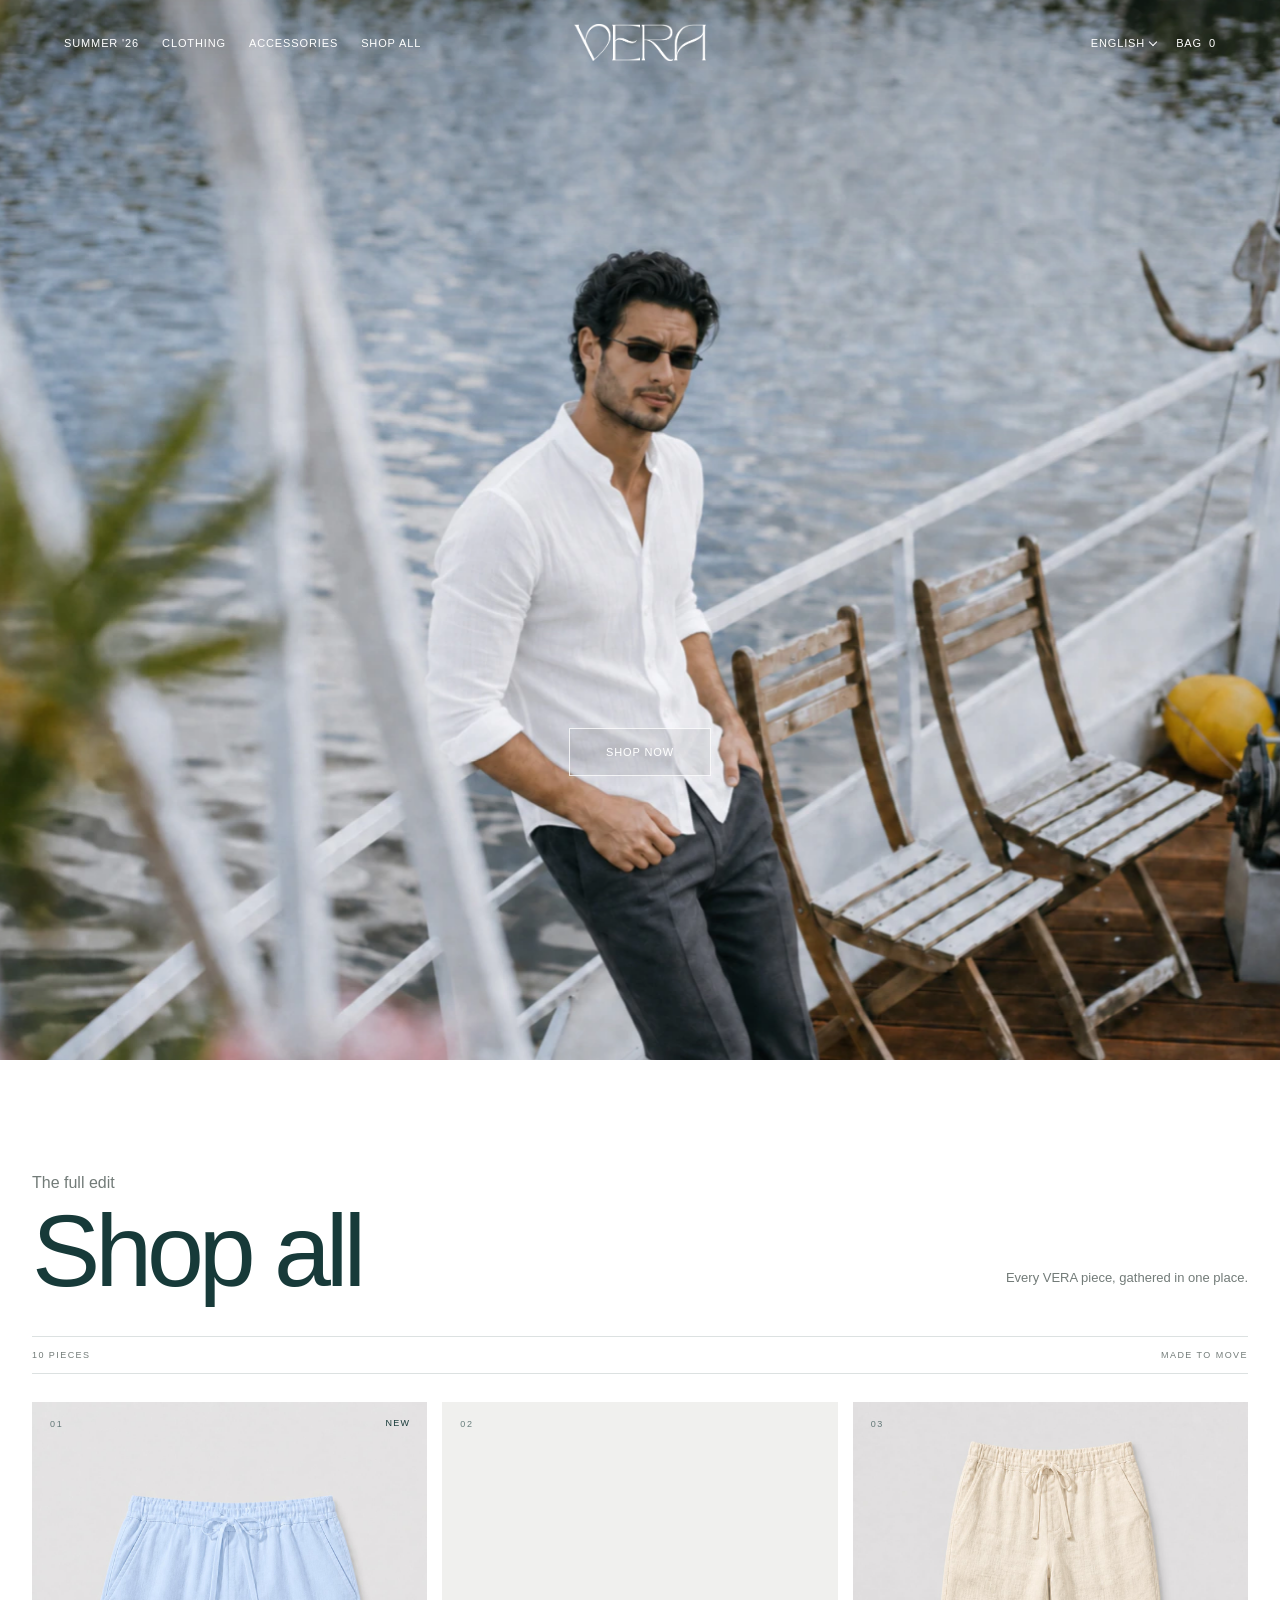
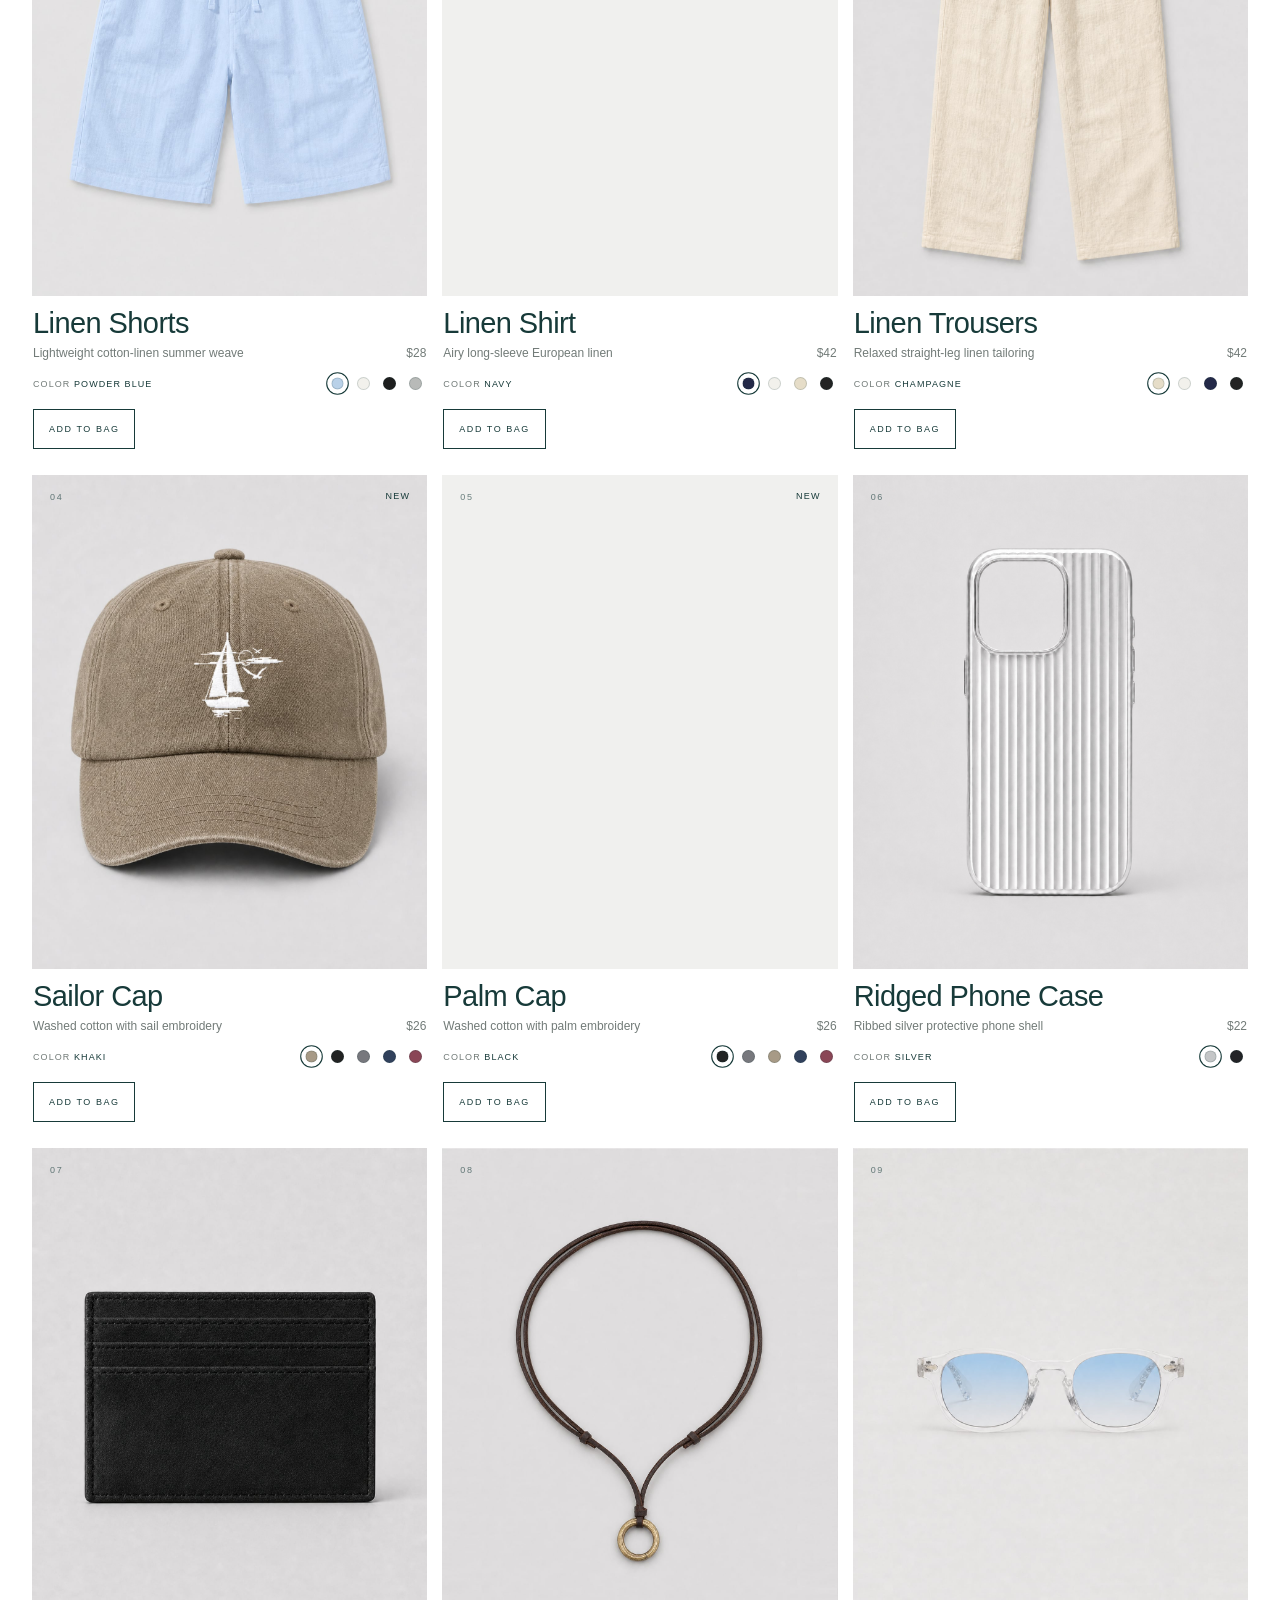
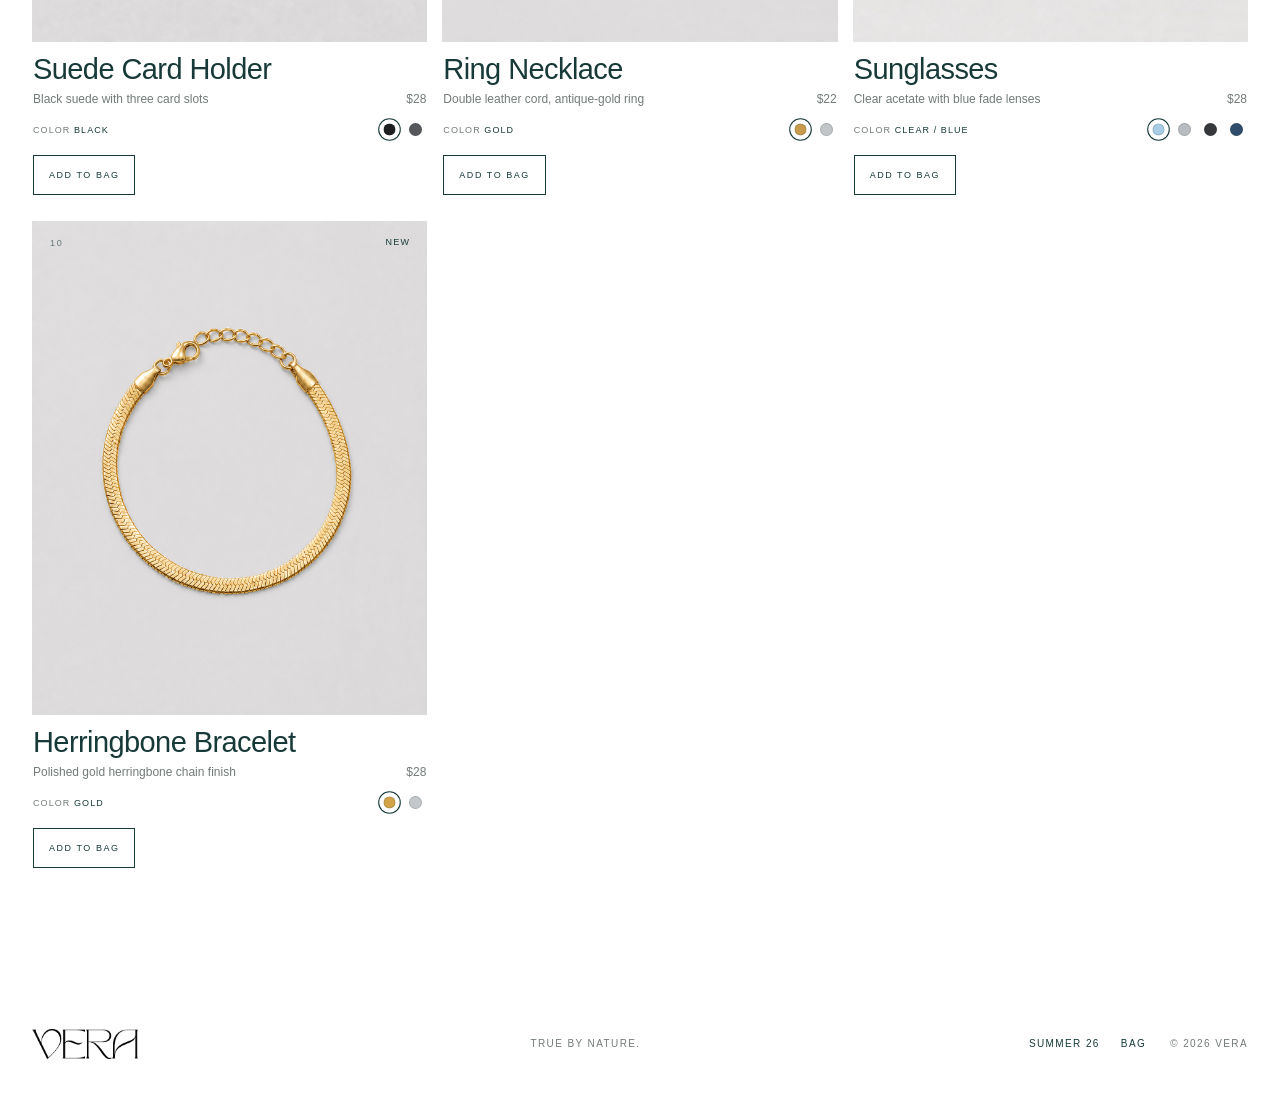
==== index.html @ 2a45f6b4 "Add ELLIE and ELLIE2 coupon codes with live breakdown and Square API discount support" ====
<!doctype html>
<html lang="en">
<head>
  <meta charset="UTF-8" />
  <meta name="viewport" content="width=device-width, initial-scale=1, viewport-fit=cover" />
  <meta name="description" content="Vera Clothing" />
  <meta name="theme-color" content="#ffffff" />
  <title>Vera Clothing</title>
  <link rel="stylesheet" href="site.css?v=20260726-15">
  <link rel="icon" type="image/png" sizes="128x128" href="vera-favicon.png">
</head>
<body class="page page-home">
  <div class="page-loader" aria-hidden="true"><span class="page-loader-ring"></span></div>
  <main>
    <section class="hero-scroll" data-hero-scroll aria-label="VERA home">
      <div class="hero-media" data-hero-media aria-hidden="true"><picture><source type="image/webp" srcset="vera-beach-hero-960.webp 960w, vera-beach-hero-1600.webp 1600w, vera-beach-hero-2400.webp 2400w, vera-beach-hero-3840.webp 3840w" sizes="100vw"><img src="vera-beach-hero.jpg" width="6531" height="4354" alt="" fetchpriority="high" decoding="async"></picture></div>
      <header class="site-header site-header--overlay">
        <div class="shell site-header-inner">
          <div class="site-nav-start"><button class="mobile-menu-toggle" type="button" aria-controls="primary-navigation" aria-expanded="false" aria-label="Open menu"><span class="menu-bar"></span><span class="menu-bar"></span><span class="menu-bar"></span></button><nav class="site-nav-links" id="primary-navigation" aria-label="Primary navigation"><a href="summer">Summer '26</a><a href="clothing">Clothing</a><a href="accessories">Accessories</a><a href="#shop-all">Shop all</a></nav></div>
          <a class="site-logo" href="/" aria-label="VERA home"><img src="vera-logo.png" alt="VERA"></a>
          <div class="site-nav-right"><details class="language-menu"><summary class="language-link"><span class="language-current">English</span><span class="language-arrow">⌄</span></summary><div class="language-options"><button type="button" data-language="English">English</button><button type="button" data-language="Español">Español</button><button type="button" data-language="Français">Français</button><button type="button" data-language="Deutsch">Deutsch</button></div></details><a class="cart-link" href="cart">Bag <span class="cart-count" data-cart-count>0</span></a></div>
        </div>
      </header>

      <div class="hero-sticky">
        <a class="shop-button" href="#shop-all">Shop now</a>
      </div>
    </section>

    <section class="shop-all-section" id="shop-all">
      <div class="shell collection-main">
        <div class="collection-heading" data-reveal><div><p class="section-kicker">The full edit</p><h1>Shop all</h1></div><p>Every VERA piece, gathered in one place.</p></div>
        <div class="catalog-meta"><span>10 pieces</span><span>Made to move</span></div>
        <section class="product-grid" aria-label="All VERA products">
          <article class="product-card product-card--featured" data-reveal><div class="product-visual product-visual--photo"><span class="product-index">01</span><span class="product-badge">New</span><img src="vera-linen-short-blue-card.jpg" alt="Powder-blue linen shorts" loading="lazy" decoding="async"></div><div class="product-details"><h2>Linen Shorts</h2><div class="product-meta"><span>Lightweight cotton-linen summer weave</span><span>$28</span></div><button class="add-button" type="button" data-product="Linen Shorts" data-price="28" data-image="vera-linen-short-blue-card.jpg">Add to bag</button></div></article>
          <article class="product-card product-card--featured" data-reveal><div class="product-visual product-visual--photo"><span class="product-index">02</span><img src="vera-linen-shirt-navy-card.jpg" alt="Navy long-sleeve linen shirt" loading="lazy" decoding="async"></div><div class="product-details"><h2>Linen Shirt</h2><div class="product-meta"><span>Airy long-sleeve European linen</span><span>$42</span></div><button class="add-button" type="button" data-product="Linen Shirt" data-price="42" data-image="vera-linen-shirt-navy-card.jpg">Add to bag</button></div></article>
          <article class="product-card product-card--featured" data-reveal><div class="product-visual product-visual--photo"><span class="product-index">03</span><img src="vera-linen-pant-champagne-card.jpg" alt="Champagne linen trousers" loading="lazy" decoding="async"></div><div class="product-details"><h2>Linen Trousers</h2><div class="product-meta"><span>Relaxed straight-leg linen tailoring</span><span>$42</span></div><button class="add-button" type="button" data-product="Linen Trousers" data-price="42" data-image="vera-linen-pant-champagne-card.jpg">Add to bag</button></div></article>
          <article class="product-card product-card--featured" data-reveal><div class="product-visual product-visual--photo"><span class="product-index">04</span><span class="product-badge">New</span><img src="vera-sailor-cap-khaki-card.jpg" alt="Khaki Sailor Cap with white sailboat embroidery" loading="lazy" decoding="async"></div><div class="product-details"><h2>Sailor Cap</h2><div class="product-meta"><span>Washed cotton with sail embroidery</span><span>$26</span></div><button class="add-button" type="button" data-product="Sailor Cap" data-price="26" data-image="vera-sailor-cap-khaki-card.jpg">Add to bag</button></div></article>
          <article class="product-card product-card--featured" data-reveal><div class="product-visual product-visual--photo"><span class="product-index">05</span><span class="product-badge">New</span><img src="vera-palm-cap-card.jpg" alt="Black Palm Cap with white palm embroidery" loading="lazy" decoding="async"></div><div class="product-details"><h2>Palm Cap</h2><div class="product-meta"><span>Washed cotton with palm embroidery</span><span>$26</span></div><button class="add-button" type="button" data-product="Palm Cap" data-price="26" data-image="vera-palm-cap-card.jpg">Add to bag</button></div></article>
          <article class="product-card product-card--featured" data-reveal><div class="product-visual product-visual--photo"><span class="product-index">06</span><img src="vera-ridged-phone-case-card.jpg" alt="Silver vertically ridged phone case" loading="lazy" decoding="async"></div><div class="product-details"><h2>Ridged Phone Case</h2><div class="product-meta"><span>Ribbed silver protective phone shell</span><span>$22</span></div><button class="add-button" type="button" data-product="Ridged Phone Case" data-price="22" data-image="vera-ridged-phone-case-card.jpg">Add to bag</button></div></article>
          <article class="product-card product-card--featured" data-reveal><div class="product-visual product-visual--photo"><span class="product-index">07</span><img src="vera-suede-card-holder-black-card.jpg" alt="Black suede card holder" loading="lazy" decoding="async"></div><div class="product-details"><h2>Suede Card Holder</h2><div class="product-meta"><span>Black suede with three card slots</span><span>$28</span></div><button class="add-button" type="button" data-product="Suede Card Holder" data-price="28" data-image="vera-suede-card-holder-black-card.jpg">Add to bag</button></div></article>
          <article class="product-card product-card--featured" data-reveal><div class="product-visual product-visual--photo"><span class="product-index">08</span><img src="vera-ring-necklace-card.jpg?v=20260726-2" alt="Brown leather cord necklace with antique-gold ring pendant" loading="lazy" decoding="async"></div><div class="product-details"><h2>Ring Necklace</h2><div class="product-meta"><span>Double leather cord, antique-gold ring</span><span>$22</span></div><button class="add-button" type="button" data-product="Ring Necklace" data-price="22" data-image="vera-ring-necklace-card.jpg?v=20260726-2">Add to bag</button></div></article>
          <article class="product-card product-card--featured" data-reveal><div class="product-visual product-visual--photo"><span class="product-index">09</span><img src="vera-clear-glasses-clear-blue-card.jpg?v=20260726-2" alt="Clear-frame sunglasses with blue gradient lenses" loading="lazy" decoding="async"></div><div class="product-details"><h2>Sunglasses</h2><div class="product-meta"><span>Clear acetate with blue fade lenses</span><span>$28</span></div><button class="add-button" type="button" data-product="Sunglasses" data-price="28" data-image="vera-clear-glasses-clear-blue-card.jpg?v=20260726-2">Add to bag</button></div></article>
          <article class="product-card product-card--featured" data-reveal><div class="product-visual product-visual--photo"><span class="product-index">10</span><span class="product-badge">New</span><img src="vera-herringbone-bracelet-card.jpg" alt="Gold herringbone chain bracelet" loading="lazy" decoding="async"></div><div class="product-details"><h2>Herringbone Bracelet</h2><div class="product-meta"><span>Polished gold herringbone chain finish</span><span>$28</span></div><button class="add-button" type="button" data-product="Herringbone Bracelet" data-price="28" data-image="vera-herringbone-bracelet-card.jpg">Add to bag</button></div></article>
        </section>
      </div>
    </section>
  </main>

  <footer class="site-footer"><div class="shell footer-inner"><a class="footer-logo" href="/"><img src="vera-logo.png" alt="VERA"></a><p>True by nature.</p><div><a href="summer">Summer 26</a><a href="cart">Bag</a></div><span>© <span data-year></span> VERA</span></div></footer>
  <script src="site.js?v=20260726-19" defer></script>
</body>
</html>
---- site.css ----
:root {
  --ink: #173a39;
  --ink-soft: #315452;
  --paper: #ffffff;
  --paper-deep: #ffffff;
  --cream: #ffffff;
  --mist: #f2f5f3;
  --copper: #ad674c;
  --muted: #727b78;
  --line: rgba(23, 58, 57, .15);
  --shadow: 0 24px 70px rgba(23, 58, 57, .13);
  --ease: cubic-bezier(.22, 1, .36, 1);
}

* { box-sizing: border-box; }
html { scroll-behavior: smooth; }
body { margin: 0; overflow-x: hidden; background: #fff; color: var(--ink); font-family: Arial, Helvetica, sans-serif; }
a { color: inherit; text-decoration: none; }
button { color: inherit; font: inherit; }
img { display: block; max-width: 100%; }
.shell { width: min(1220px, calc(100% - 64px)); margin: 0 auto; }

.site-header { --header-height: 78px; position: absolute; inset: 0 0 auto; z-index: 20; padding: 24px 32px; color: var(--cream); }
.site-header--overlay { position: fixed; height: var(--header-height); background-color: transparent; background-image: none; border-bottom: 1px solid transparent; color: #fff; transition: color .6s var(--ease), background-color .6s var(--ease), border-color .6s var(--ease), backdrop-filter .6s var(--ease); }
.site-header--overlay.is-scrolled { color: var(--ink); background-color: rgba(255,255,255,.94); border-bottom-color: var(--line); backdrop-filter: blur(18px); -webkit-backdrop-filter: blur(18px); }
.site-header--paper { position: relative; color: var(--ink); border-bottom: 1px solid var(--line); background: rgba(255,255,255,.95); backdrop-filter: blur(18px); }
.site-header-inner { display: grid; grid-template-columns: 1fr auto 1fr; align-items: center; gap: 24px; }
.site-nav-start, .site-nav-right { display: flex; align-items: center; gap: 24px; min-width: 0; }
.site-nav-right { justify-self: end; gap: 20px; }
.mobile-menu-utilities { display: none; }
.mobile-menu-toggle { display: none; }
.site-logo { justify-self: center; }
.site-logo img { width: 132px; filter: brightness(0) invert(1); transition: opacity .3s, filter .6s var(--ease); }
.site-header--overlay.is-scrolled .site-logo img { filter: none; }
.site-header--paper .site-logo img { filter: none; }
.site-logo:hover img { opacity: .68; }
.site-nav-links { display: flex; align-items: center; gap: 23px; white-space: nowrap; }
.site-nav-links a, .language-link, .cart-link { font-size: 11px; letter-spacing: .08em; text-transform: uppercase; }
.site-header--overlay .site-nav-links a, .site-header--overlay .language-link, .site-header--overlay .cart-link { color: #fff; opacity: 1; transition: color .6s var(--ease), opacity .25s; }
.site-header--overlay.is-scrolled .site-nav-links a, .site-header--overlay.is-scrolled .language-link, .site-header--overlay.is-scrolled .cart-link { color: var(--ink); }
.site-nav-links a, .language-link, .cart-link { opacity: .86; transition: color .6s var(--ease), opacity .25s; }
.site-nav-links a:hover, .language-link:hover, .cart-link:hover { opacity: .58; color: inherit; }
.site-header--overlay .site-logo img { filter: brightness(0) invert(1); opacity: 1; }
.site-header--overlay .cart-count { opacity: 1; }
.language-menu { position: relative; }
.language-menu summary { display: flex; align-items: center; gap: 5px; list-style: none; cursor: pointer; }
.language-menu summary::-webkit-details-marker { display: none; }
.language-arrow { display: inline-block; width: 6px; height: 6px; margin-top: -2px; border-right: 1.3px solid currentColor; border-bottom: 1.3px solid currentColor; font-size: 0; line-height: 0; transform: rotate(45deg); transition: transform .3s var(--ease); }
.language-menu[open] .language-arrow { transform: rotate(225deg); }
.language-options { position: absolute; top: calc(100% + 14px); right: 0; z-index: 30; min-width: 148px; padding: 6px; border: 1px solid rgba(255,255,255,.55); border-radius: 2px; background: rgba(255,255,255,.84); box-shadow: 0 18px 44px rgba(11,31,30,.16), inset 0 0 0 1px rgba(255,255,255,.35); backdrop-filter: blur(18px) saturate(115%); -webkit-backdrop-filter: blur(18px) saturate(115%); opacity: 0; transform: translateY(-8px) scale(.97); transform-origin: top right; pointer-events: none; transition: opacity .3s var(--ease), transform .3s var(--ease); }
.site-header--paper .language-options { border-color: var(--line); background: rgba(255,255,255,.97); }
.language-menu[open] .language-options { opacity: 1; transform: translateY(0); pointer-events: auto; }
.language-options button { display: block; width: 100%; padding: 10px 11px; border: 0; border-radius: 1px; background: transparent; color: var(--ink); cursor: pointer; font-size: 11px; letter-spacing: .01em; text-align: left; transition: background .2s, color .2s; }
.language-options button + button { margin-top: 1px; }
.language-options button:hover { background: rgba(23,58,57,.08); color: var(--ink); }
.site-header--paper .language-options button:hover { background: #f3f5f2; color: var(--copper); }
.cart-link { justify-self: end; display: inline-flex; align-items: center; gap: 7px; padding: 9px 0; }
.cart-count { opacity: .56; }

.page-loader { position: fixed; inset: 0; z-index: 100; display: grid; place-items: center; background: #fff; opacity: 1; visibility: visible; pointer-events: auto; transition: opacity .32s var(--ease), visibility 0s linear .32s; }
html:not(.js) .page-loader { display: none; }
html.js body.page-ready .page-loader { opacity: 0; visibility: hidden; pointer-events: none; }
.page-loader.is-active { opacity: 1 !important; visibility: visible !important; pointer-events: auto !important; transition: opacity .2s var(--ease), visibility 0s; }
.page-loader-ring { width: 25px; height: 25px; border: 1px solid rgba(23,58,57,.2); border-top-color: var(--ink); border-radius: 50%; animation: loader-spin .72s linear infinite; }
body.offer-open { overflow: hidden; }
.offer-modal { position: fixed; inset: 0; z-index: 90; display: grid; place-items: center; padding: 24px; background: rgba(23,58,57,.18); backdrop-filter: blur(7px); -webkit-backdrop-filter: blur(7px); opacity: 0; visibility: hidden; pointer-events: none; transition: opacity .4s var(--ease), visibility 0s linear .4s; }
.offer-modal.is-visible { opacity: 1; visibility: visible; pointer-events: auto; transition-delay: 0s; }
.offer-modal-panel { position: relative; width: min(100%, 480px); padding: 51px 48px 43px; border: 1px solid rgba(23,58,57,.11); background: rgba(255,255,255,.98); box-shadow: 0 28px 90px rgba(23,58,57,.2); transform: translateY(18px) scale(.98); transition: transform .5s var(--ease); }
.offer-modal.is-visible .offer-modal-panel { transform: none; }
.offer-modal-close { position: absolute; top: 17px; right: 19px; width: 29px; height: 29px; padding: 0; border: 1px solid var(--line); border-radius: 50%; background: transparent; color: var(--muted); cursor: pointer; font-size: 20px; font-weight: 300; line-height: 1; transition: border-color .25s, color .25s, transform .3s var(--ease); }
.offer-modal-close:hover { border-color: var(--ink); color: var(--ink); transform: rotate(90deg); }
.offer-modal-eyebrow { margin: 0 0 16px; color: var(--copper); font-size: 9px; letter-spacing: .19em; text-transform: uppercase; }
.offer-modal-panel h2 { max-width: 360px; margin: 0; color: var(--ink); font-family: Arial, Helvetica, sans-serif; font-size: clamp(42px, 7vw, 64px); font-weight: 400; line-height: .9; letter-spacing: -.055em; }
.offer-modal-intro { max-width: 350px; margin: 21px 0 0; color: var(--ink-soft); font-size: 13px; line-height: 1.7; }
.offer-modal-perks { display: flex; flex-wrap: wrap; gap: 7px; margin-top: 23px; }
.offer-modal-perks span { padding: 8px 10px; border: 1px solid var(--line); color: var(--muted); font-size: 9px; letter-spacing: .11em; text-transform: uppercase; }
.offer-modal-form { margin-top: 27px; }
.offer-modal-form label { display: block; margin-bottom: 8px; color: var(--ink); font-size: 10px; letter-spacing: .11em; text-transform: uppercase; }
.offer-modal-input-row { display: grid; grid-template-columns: 1fr auto; gap: 8px; }
.offer-modal-input-row input { min-width: 0; height: 48px; padding: 0 14px; border: 1px solid var(--line); border-radius: 0; outline: 0; background: #fff; color: var(--ink); font-size: 14px; transition: border-color .25s, box-shadow .25s; }
.offer-modal-input-row input::placeholder { color: #98a19d; }
.offer-modal-input-row input:focus { border-color: var(--ink); box-shadow: 0 0 0 3px rgba(23,58,57,.08); }
.offer-modal-input-row .button-solid { min-height: 48px; padding: 0 17px; white-space: nowrap; }
.offer-modal-fineprint { max-width: 360px; margin: 13px 0 0; color: var(--muted); font-size: 10px; line-height: 1.55; }
.offer-modal-error { margin: 9px 0 0; color: #9b4d3d; font-size: 11px; }
.offer-modal-success { margin-top: 28px; color: var(--ink-soft); font-size: 14px; line-height: 1.65; }
.offer-modal-success p { margin: 0 0 17px; }
.offer-modal-success .offer-modal-eyebrow { margin-bottom: 8px; }
.offer-modal-success .button-solid { margin-top: 7px; }

.hero-scroll { position: relative; min-height: calc(100svh + 160px); background: var(--paper-deep); }
.hero-media { position: absolute; inset: 0 0 auto; height: calc(100svh + 160px); overflow: hidden; background: #fff; }
.hero-media::after { content: ""; position: absolute; inset: 0; z-index: 2; background: linear-gradient(180deg, rgba(0,0,0,.15), rgba(0,0,0,0) 33%); }
.hero-media picture { display: block; width: 100%; height: 100%; }
.hero-media img { position: relative; z-index: 1; width: 100%; height: calc(100svh + 160px); object-fit: cover; object-position: center top; transform: translate3d(0, var(--hero-parallax, 0px), 0) scale(1.012); backface-visibility: hidden; will-change: transform; }
.hero-sticky { position: sticky; top: 0; z-index: 2; min-height: 100svh; color: var(--cream); pointer-events: none; }

.shop-button { position: absolute; bottom: 124px; left: 50%; display: inline-flex; align-items: center; justify-content: center; min-width: 142px; min-height: 48px; padding: 0 24px; border: 1px solid rgba(255,255,255,.78); background: rgba(0,0,0,.06); color: #fff; font-size: 11px; letter-spacing: .08em; text-transform: uppercase; pointer-events: auto; transform: translateX(-50%); transition: background .3s, color .3s, transform .35s var(--ease); }
.shop-button:hover { background: #fff; color: var(--ink); transform: translateX(-50%) translateY(-3px); }

.section-kicker { padding-top: 9px; color: var(--muted); }

.site-footer { padding: 39px 0 48px; background: var(--paper); }
.footer-inner { display: grid; grid-template-columns: 1fr 1fr auto auto; align-items: center; gap: 24px; font-size: 10px; letter-spacing: .14em; text-transform: uppercase; }
.footer-logo img { width: 106px; }
.footer-inner p { margin: 0; color: var(--muted); }
.footer-inner > div { display: flex; gap: 21px; }
.footer-inner a:hover { color: var(--copper); }
.footer-inner > span { color: var(--muted); }

.page-paper { min-height: 100vh; background: var(--paper); }
.shop-all-section { background: #fff; color: var(--ink); }
.collection-main { padding: 89px 0 122px; }
.collection-heading { display: flex; align-items: flex-end; justify-content: space-between; gap: 34px; margin-bottom: 42px; }
.collection-heading h1, .cart-heading h1 { margin: 0; font-family: Arial, Helvetica, sans-serif; font-size: clamp(60px, 8vw, 112px); font-weight: 400; line-height: .84; letter-spacing: -.05em; }
.collection-heading > p { max-width: 290px; margin: 0 0 4px; color: var(--muted); font-size: 13px; line-height: 1.75; }
.catalog-meta { display: flex; justify-content: space-between; padding: 13px 0; border-top: 1px solid var(--line); border-bottom: 1px solid var(--line); color: var(--muted); font-size: 9px; letter-spacing: .16em; text-transform: uppercase; }
.product-grid { display: grid; grid-template-columns: repeat(3, minmax(0, 1fr)); gap: 26px 15px; margin-top: 28px; }
.product-card { min-width: 0; transition: transform .45s var(--ease); }
.product-card:hover { transform: translateY(-7px); }
.product-visual { position: relative; aspect-ratio: .92; display: grid; place-items: center; overflow: hidden; background: #ded8cc; }
.product-visual::after { content: ""; position: absolute; inset: auto 13% 9%; height: 8%; border-radius: 50%; background: rgba(23,58,57,.14); filter: blur(12px); }
.product-visual--mist { background: linear-gradient(145deg, #d2ddd7, #a7b9b2 56%, #66867f); }
.product-visual--clay { background: linear-gradient(145deg, #e9d1bd, #c28e75 56%, #824f45); }
.product-visual--sky { background: linear-gradient(145deg, #e7e8e0, #b1c5c1 58%, #718f8c); }
.product-visual--stone { background: linear-gradient(145deg, #deddd4, #b3b4a9 54%, #78847d); }
.product-visual--sun { background: linear-gradient(145deg, #f1d6a7, #d58d5c 56%, #a75a48); }
.product-visual--night { background: linear-gradient(145deg, #aabdb5, #63857e 54%, #315452); }
.product-visual { position: relative; aspect-ratio: .92; display: flex; overflow: hidden; background: #ded8cc; }
.product-visual--photo { aspect-ratio: 4 / 5; background: #f0f0ee; }
.product-visual--photo::after { display: none; }
.product-variant-track { display: flex; width: 100%; height: 100%; position: absolute; inset: 0; z-index: 1; transform: translate3d(0, 0, 0); transition: transform 0.45s cubic-bezier(0.25, 1, 0.5, 1); will-change: transform; backface-visibility: hidden; }
.product-variant-slide { flex: 0 0 100%; width: 100%; height: 100%; position: relative; overflow: hidden; }
.product-variant-slide img { width: 100%; height: 100%; object-fit: cover; object-position: center; display: block; user-select: none; -webkit-user-drag: none; transition: transform .65s var(--ease); }
.product-card:hover .product-variant-slide img { transform: scale(1.018); }
.product-visual--swipeable { touch-action: pan-y; cursor: grab; }
.product-visual--swipeable.is-dragging { cursor: grabbing; }
.product-visual--swipeable.is-dragging .product-variant-track { transition: none !important; }
.product-visual--swipeable:focus-visible { outline: 1px solid var(--ink); outline-offset: 3px; }
.product-variant-arrow { position: absolute; top: 50%; z-index: 4; width: 36px; height: 36px; display: grid; place-items: center; padding: 0; border: 1px solid rgba(23,58,57,.2); border-radius: 50%; background: rgba(255,255,255,.76); color: var(--ink); box-shadow: 0 8px 24px rgba(23,58,57,.1); backdrop-filter: blur(9px); -webkit-backdrop-filter: blur(9px); cursor: pointer; opacity: .86; transform: translateY(-50%); transition: opacity .25s, background .25s, color .25s, transform .3s var(--ease); }
.product-variant-arrow--previous { left: 11px; }
.product-variant-arrow--next { right: 11px; }
.product-variant-arrow span { display: block; margin-top: -2px; font-family: Georgia, "Times New Roman", serif; font-size: 25px; font-weight: 400; line-height: 1; }
.product-variant-arrow:hover { background: var(--ink); color: #fff; opacity: 1; }
.product-variant-arrow--previous:hover { transform: translateY(-50%) translateX(-2px); }
.product-variant-arrow--next:hover { transform: translateY(-50%) translateX(2px); }
.product-variant-arrow:focus-visible { outline: 1px solid var(--ink); outline-offset: 3px; opacity: 1; }
@media (hover: hover) and (pointer: fine) {
  .product-variant-arrow { opacity: 0; pointer-events: none; }
  .product-visual--swipeable:hover .product-variant-arrow,
  .product-visual--swipeable:focus-within .product-variant-arrow { opacity: .86; pointer-events: auto; }
  .product-visual--swipeable .product-variant-arrow:hover,
  .product-visual--swipeable .product-variant-arrow:focus-visible { opacity: 1; }
}
.product-art { position: relative; z-index: 1; color: rgba(255,253,248,.88); font-family: Arial, Helvetica, sans-serif; font-size: clamp(35px, 5vw, 67px); font-weight: 400; letter-spacing: -.05em; transition: transform .6s var(--ease), letter-spacing .6s var(--ease); }
.product-card:hover .product-art { transform: translateY(-6px); letter-spacing: -.02em; }
.product-index { position: absolute; top: 17px; left: 18px; z-index: 3; color: rgba(255,253,248,.72); font-size: 9px; letter-spacing: .18em; }
.product-visual--photo .product-index { color: rgba(23,58,57,.62); }
.product-badge { position: absolute; top: 16px; right: 17px; z-index: 3; color: var(--ink); font-size: 9px; letter-spacing: .14em; text-transform: uppercase; }
.product-details { padding: 14px 1px 0; }
.product-details h2 { margin: 0; font-family: Arial, Helvetica, sans-serif; font-size: 29px; font-weight: 400; line-height: .96; letter-spacing: -.02em; }
.product-meta { display: flex; align-items: center; justify-content: space-between; gap: 12px; margin-top: 8px; color: var(--muted); font-size: 12px; }
.product-variants { display: flex; align-items: center; justify-content: space-between; gap: 14px; margin-top: 13px; }
.product-color-label { color: var(--muted); font-size: 9px; letter-spacing: .12em; text-transform: uppercase; }
.product-color-label strong { color: var(--ink); font-weight: 500; }
.product-swatches { display: flex; align-items: center; gap: 5px; }
.product-swatch { width: 21px; height: 21px; display: grid; place-items: center; padding: 3px; border: 1px solid transparent; border-radius: 50%; background: transparent; cursor: pointer; transition: border-color .25s ease, transform .25s var(--ease); }
.product-swatch span { width: 100%; height: 100%; display: block; border: 1px solid rgba(23,58,57,.18); border-radius: inherit; background: var(--swatch); transition: transform .25s var(--ease), box-shadow .25s ease; }
.product-swatch:hover { transform: scale(1.1); }
.product-swatch.is-active { border-color: var(--ink); transform: scale(1.08); }
.product-swatch.is-active span { transform: scale(0.86); }
.product-swatch:focus-visible { outline: 1px solid var(--ink); outline-offset: 2px; }
.add-button { min-height: 40px; margin-top: 15px; padding: 0 15px; border: 1px solid var(--ink); background: transparent; cursor: pointer; font-size: 9px; letter-spacing: .17em; text-transform: uppercase; transition: background .3s, color .3s, transform .3s var(--ease); }
.add-button:hover, .add-button.added { background: var(--ink); color: var(--cream); transform: translateY(-2px); }
.catalog-note { margin: 72px 0 0; padding-top: 19px; border-top: 1px solid var(--line); color: var(--muted); font-size: 11px; letter-spacing: .08em; }
.collection-empty { max-width: 420px; margin: 55px 0 120px; color: var(--muted); font-size: 15px; line-height: 1.65; }

.cart-main { max-width: 820px; margin: 0 auto; padding: 94px 0 130px; }
.cart-heading { display: flex; align-items: flex-end; justify-content: space-between; gap: 25px; }
.cart-heading > p { max-width: 240px; margin: 0 0 4px; color: var(--muted); font-size: 13px; line-height: 1.7; }
.cart-list { margin-top: 48px; border-top: 1px solid var(--line); }
.cart-row { display: grid; grid-template-columns: 88px 1fr auto auto; align-items: center; gap: 18px; padding: 17px 0; border-bottom: 1px solid var(--line); animation: reveal-up .55s var(--ease) both; }
.cart-thumb { width: 88px; height: 92px; display: grid; place-items: center; overflow: hidden; background: transparent; border: 1px solid rgba(23, 58, 57, 0.18); border-radius: 2px; }
.cart-thumb img { width: 100%; height: 100%; object-fit: cover; }
.cart-wordmark { font-family: Arial, Helvetica, sans-serif; font-size: 17px; letter-spacing: .02em; }
.cart-row h2 { margin: 0; font-family: Arial, Helvetica, sans-serif; font-size: 25px; font-weight: 400; line-height: 1; }
.cart-row p { margin: 5px 0 0; color: var(--muted); font-size: 12px; }
.cart-price { font-size: 12px; }
.remove-button { padding: 4px 0; border: 0; border-bottom: 1px solid currentColor; background: transparent; color: var(--muted); cursor: pointer; font-size: 9px; letter-spacing: .1em; text-transform: uppercase; }
.remove-button:hover { color: var(--copper); }
.cart-empty { padding: 56px 0 70px; border-bottom: 1px solid var(--line); color: var(--muted); font-size: 14px; line-height: 1.7; }
.cart-summary { display: flex; align-items: center; justify-content: space-between; gap: 18px; padding-top: 25px; }
.cart-total { font-family: Arial, Helvetica, sans-serif; font-size: 30px; font-weight: 400; }
.button-solid { display: inline-flex; align-items: center; justify-content: center; min-height: 48px; padding: 0 21px; border: 1px solid var(--ink); background: var(--ink); color: var(--cream); cursor: pointer; font-size: 9px; letter-spacing: .17em; text-transform: uppercase; transition: background .3s, border-color .3s, transform .3s var(--ease); }
.button-solid:hover { border-color: var(--copper); background: var(--copper); transform: translateY(-2px); }
.is-hidden { display: none; }

html.js [data-reveal] { opacity: 0; transform: translateY(24px); }
html.js [data-reveal].is-visible { opacity: 1; transform: none; transition: opacity .8s var(--ease), transform .8s var(--ease); }

@keyframes loader-spin { to { transform: rotate(360deg); } }
@keyframes reveal-up { from { opacity: 0; transform: translateY(20px); } to { opacity: 1; transform: translateY(0); } }
@media (max-width: 820px) {
  .shell { width: min(100% - 36px, 640px); }
  .site-header { padding: 20px 18px; }
  .hero-sticky { min-height: 100svh; }
  .site-nav-links { gap: 13px; }
  .site-nav-right { gap: 13px; }
  .hero-media img { object-position: 50% top; }
  .footer-inner { grid-template-columns: 1fr 1fr; }
  .footer-inner > div { justify-self: end; }
  .footer-inner > span { grid-column: 1 / -1; }
  .collection-main { padding: 66px 0 90px; }
  .collection-heading { display: block; margin-bottom: 29px; }
  .collection-heading > p { margin-top: 20px; }
  .product-grid { grid-template-columns: repeat(2, minmax(0, 1fr)); gap: 29px 13px; }
  .cart-main { padding: 68px 0 92px; }
  .cart-heading { display: block; }
  .cart-heading > p { margin-top: 20px; }
}

@media (max-width: 520px) {
  .shell { width: calc(100% - 28px); }
  .site-header { padding: 16px 14px; }
  .site-header--overlay { --header-height: 78px; }
  .site-logo { position: static; transform: none; }
  .site-logo img { width: 108px; }
  .hero-sticky { min-height: 100svh; }
  .site-header-inner { grid-template-columns: 1fr auto 1fr; grid-template-rows: auto; position: relative; padding-bottom: 0; }
  .site-nav-start { grid-column: 1; grid-row: 1; width: auto; justify-content: flex-start; position: relative; }
  .mobile-menu-toggle { display: inline-flex; width: 38px; height: 38px; align-items: center; justify-content: center; flex-direction: column; gap: 5px; padding: 0; border: 0; background: transparent; color: inherit; cursor: pointer; }
  .menu-bar { display: block; width: 20px; height: 1px; background: currentColor; transition: transform .3s var(--ease), opacity .2s; }
  .mobile-menu-toggle[aria-expanded="true"] .menu-bar:nth-child(1) { transform: translateY(6px) rotate(45deg); }
  .mobile-menu-toggle[aria-expanded="true"] .menu-bar:nth-child(2) { opacity: 0; }
  .mobile-menu-toggle[aria-expanded="true"] .menu-bar:nth-child(3) { transform: translateY(-6px) rotate(-45deg); }
  .site-nav-links { position: absolute; top: calc(100% + 14px); left: 0; z-index: 25; display: flex; flex-direction: column; align-items: stretch; gap: 0; width: min(220px, calc(100vw - 28px)); margin: 0; padding: 8px; border: 1px solid rgba(255,255,255,.26); background: rgba(23,58,57,.97); box-shadow: 0 18px 44px rgba(11,31,30,.2); opacity: 0; visibility: hidden; pointer-events: none; transform: translateY(-8px); transform-origin: top left; transition: opacity .3s var(--ease), transform .3s var(--ease), visibility 0s linear .3s; }
  .site-nav-start.is-open .site-nav-links { opacity: 1; visibility: visible; pointer-events: auto; transform: translateY(0); transition-delay: 0s; }
  .site-nav-start.is-open .site-nav-links a { width: 100%; padding: 13px 12px; color: #fff !important; opacity: 1; letter-spacing: .08em; }
  .site-nav-links a:hover, .site-nav-links a:focus-visible { background: rgba(255,255,255,.1); color: #fff; opacity: 1; outline: 0; }
  .site-nav-right { display: flex; grid-column: 3; grid-row: 1; gap: 11px; }
  .site-nav-right .language-menu { display: none; }
  .site-nav-right .cart-link { position: relative; display: inline-flex; align-items: center; gap: 8px; padding: 0; color: inherit; opacity: 1; font-size: 0; }
  .site-nav-right .cart-link::before, .mobile-menu-utilities .cart-link::before { content: ""; display: block; width: 15px; height: 15px; border: 1.4px solid currentColor; border-radius: 1px 1px 2px 2px; }
  .site-nav-right .cart-link::after, .mobile-menu-utilities .cart-link::after { content: ""; position: absolute; top: -4px; left: 4px; width: 7px; height: 6px; border: 1.4px solid currentColor; border-bottom: 0; border-radius: 7px 7px 0 0; }
  .site-nav-right .cart-count { font-size: 10px; letter-spacing: .08em; }
  .mobile-menu-utilities { display: flex; align-items: center; margin-top: 7px; padding: 14px 12px 5px; border-top: 1px solid rgba(255,255,255,.24); }
  .mobile-menu-utilities .language-menu { position: relative; display: block; }
  .mobile-menu-utilities .cart-link { display: none; }
  .mobile-menu-utilities .language-link { color: #fff !important; opacity: 1; }
  .mobile-menu-utilities .language-options { top: calc(100% + 10px); right: auto; left: 0; min-width: 150px; background: rgba(23,58,57,.98); border-color: rgba(255,255,255,.28); }
  .site-header--paper .mobile-menu-utilities .language-options { background: rgba(23,58,57,.98); border-color: rgba(255,255,255,.28); }
  .mobile-menu-utilities .language-options button { color: #fff; }
  .mobile-menu-utilities .language-options button:hover { background: rgba(255,255,255,.1); color: #fff; }
  .mobile-menu-utilities .cart-count { display: none; }
  .site-header--overlay.is-scrolled .site-nav-links a { color: #fff; opacity: 1; }
  .site-header--overlay.is-scrolled .mobile-menu-toggle { color: var(--ink); }
  .site-header--overlay.is-scrolled .mobile-menu-utilities .language-link, .site-header--overlay.is-scrolled .mobile-menu-utilities .cart-link { color: #fff !important; }
  .hero-media img { transform: translate3d(0, var(--hero-parallax, 0px), 0) scale(1.006); }
  .shop-button { right: auto; bottom: 102px; left: 50%; min-width: 122px; min-height: 44px; padding: 0 16px; font-size: 10px; }
  .offer-modal { padding: 14px; }
  .offer-modal-panel { padding: 46px 24px 29px; }
  .offer-modal-panel h2 { font-size: 49px; }
  .offer-modal-input-row { grid-template-columns: 1fr; }
  .offer-modal-input-row .button-solid { width: 100%; }
  .product-grid { grid-template-columns: repeat(2, minmax(0, 1fr)); gap: 25px 9px; }
  .product-visual { aspect-ratio: 4 / 5; }
  .product-variant-arrow { width: 22px; height: 40px; border-radius: 12px; box-shadow: 0 5px 14px rgba(23,58,57,.08); }
  .product-variant-arrow--previous { left: 3px; }
  .product-variant-arrow--next { right: 3px; }
  .product-variant-arrow span { font-size: 20px; }
  .product-index { top: 10px; left: 10px; font-size: 8px; }
  .product-badge { top: 10px; right: 10px; font-size: 8px; }
  .product-details { padding-top: 10px; }
  .product-details h2 { min-height: 2.08em; font-size: 18px; line-height: 1.04; }
  .product-meta { align-items: flex-start; gap: 7px; margin-top: 6px; font-size: 10px; }
  .product-meta span:first-child { min-width: 0; overflow: hidden; text-overflow: ellipsis; white-space: nowrap; }
  .product-meta span:last-child { flex: 0 0 auto; }
  .product-variants { display: block; margin-top: 9px; }
  .product-color-label { display: none; }
  .product-swatches { gap: 2px; }
  .product-swatch { width: 21px; height: 21px; padding: 3px; }
  .add-button { width: 100%; min-height: 38px; margin-top: 11px; padding: 0 7px; font-size: 8px; letter-spacing: .13em; }
  .collection-heading h1, .cart-heading h1 { font-size: 68px; }
  .cart-row { grid-template-columns: 67px 1fr auto; gap: 12px; }
  .cart-thumb { width: 67px; height: 72px; }
  .cart-price { grid-column: 2; grid-row: 2; }
  .remove-button { grid-column: 3; grid-row: 2; }
  .cart-summary { align-items: stretch; flex-direction: column; }
  .button-solid { width: 100%; }
}

@media (max-width: 360px) {
  .shell { width: calc(100% - 20px); }
  .product-grid { gap: 22px 7px; }
  .product-details h2 { font-size: 16px; }
  .product-swatch { width: 19px; height: 19px; padding: 3px; }
}

@media (prefers-reduced-motion: reduce) {
  *, *::before, *::after { animation: none !important; transition: none !important; scroll-behavior: auto !important; }
  html.js [data-reveal] { opacity: 1; transform: none; }
}

/* Product Inlay Drawer / Modal */
body.inlay-open { overflow: hidden; }

.product-inlay-backdrop {
  position: fixed;
  inset: 0;
  z-index: 95;
  display: flex;
  align-items: center;
  justify-content: center;
  padding: 32px 20px;
  background: rgba(23, 58, 57, 0.42);
  backdrop-filter: blur(14px);
  -webkit-backdrop-filter: blur(14px);
  opacity: 0;
  visibility: hidden;
  pointer-events: none;
  transition: opacity .35s var(--ease), visibility 0s linear .35s;
}

.product-inlay-backdrop.is-visible {
  opacity: 1;
  visibility: visible;
  pointer-events: auto;
  transition-delay: 0s;
}

.product-inlay-panel {
  position: relative;
  width: min(1040px, 94vw);
  height: min(85vh, 720px);
  max-height: 760px;
  min-height: 520px;
  display: grid;
  grid-template-columns: 1.05fr 1fr;
  border: 1px solid rgba(23, 58, 57, 0.12);
  background: #ffffff;
  box-shadow: 0 32px 100px rgba(17, 43, 42, 0.24);
  overflow: hidden;
  transform: translateY(22px) scale(0.98);
  transition: transform .42s var(--ease);
}

.product-inlay-backdrop.is-visible .product-inlay-panel {
  transform: translateY(0) scale(1);
}

.product-inlay-close {
  position: absolute;
  top: 18px;
  right: 20px;
  z-index: 10;
  width: 34px;
  height: 34px;
  display: grid;
  place-items: center;
  padding: 0;
  border: 1px solid var(--line);
  border-radius: 50%;
  background: rgba(255, 255, 255, 0.85);
  color: var(--ink);
  cursor: pointer;
  font-size: 22px;
  font-weight: 300;
  line-height: 1;
  transition: background .25s, border-color .25s, transform .25s var(--ease);
}

.product-inlay-close:hover {
  border-color: var(--ink);
  background: var(--ink);
  color: #fff;
  transform: rotate(90deg);
}

/* Inlay Gallery (Left Column) */
.product-inlay-gallery {
  position: relative;
  height: 100%;
  max-height: 100%;
  display: flex;
  flex-direction: column;
  background: #f0f0ee;
  overflow: hidden;
}

.product-inlay-visual {
  position: relative;
  width: 100%;
  flex: 1;
  min-height: 380px;
  overflow: hidden;
}

.product-inlay-track {
  display: flex;
  width: 100%;
  height: 100%;
  position: absolute;
  inset: 0;
  transform: translate3d(0, 0, 0);
  transition: transform 0.45s cubic-bezier(0.25, 1, 0.5, 1);
  will-change: transform;
}

.product-inlay-slide {
  flex: 0 0 100%;
  width: 100%;
  height: 100%;
}

.product-inlay-slide img {
  width: 100%;
  height: 100%;
  object-fit: cover;
  object-position: center;
  display: block;
}

.product-inlay-thumbs {
  display: flex;
  align-items: center;
  gap: 8px;
  padding: 14px 18px;
  background: rgba(255, 255, 255, 0.75);
  border-top: 1px solid rgba(23, 58, 57, 0.08);
  overflow-x: auto;
}

.product-inlay-thumb {
  width: 52px;
  height: 62px;
  flex: 0 0 auto;
  padding: 0;
  border: 1px solid transparent;
  background: #fff;
  cursor: pointer;
  overflow: hidden;
  opacity: 0.65;
  transition: opacity .25s, border-color .25s, transform .25s var(--ease);
}

.product-inlay-thumb img {
  width: 100%;
  height: 100%;
  object-fit: cover;
}

.product-inlay-thumb:hover,
.product-inlay-thumb.is-active {
  opacity: 1;
  border-color: var(--ink);
  transform: translateY(-2px);
}

/* Inlay Details (Right Column) */
.product-inlay-details {
  height: 100%;
  max-height: 100%;
  padding: 42px 40px 36px;
  overflow-y: auto;
  scroll-behavior: smooth;
  display: flex;
  flex-direction: column;
}

.product-inlay-details::-webkit-scrollbar {
  width: 5px;
}

.product-inlay-details::-webkit-scrollbar-track {
  background: rgba(23, 58, 57, 0.03);
}

.product-inlay-details::-webkit-scrollbar-thumb {
  background: rgba(23, 58, 57, 0.18);
  border-radius: 3px;
}

.product-inlay-details::-webkit-scrollbar-thumb:hover {
  background: rgba(23, 58, 57, 0.35);
}

.product-inlay-brand {
  margin: 0 0 6px;
  color: var(--copper);
  font-size: 10px;
  letter-spacing: .18em;
  text-transform: uppercase;
}

.product-inlay-title {
  margin: 0 0 10px;
  color: var(--ink);
  font-family: Arial, Helvetica, sans-serif;
  font-size: clamp(28px, 3.5vw, 38px);
  font-weight: 400;
  line-height: 1;
  letter-spacing: -.03em;
}

.product-inlay-price-row {
  display: flex;
  align-items: center;
  gap: 14px;
  margin-bottom: 18px;
}

.product-inlay-price {
  font-size: 18px;
  font-weight: 500;
  color: var(--ink);
}

.product-inlay-stock {
  display: inline-flex;
  align-items: center;
  gap: 6px;
  padding: 4px 9px;
  border-radius: 2px;
  background: rgba(49, 84, 82, 0.08);
  color: var(--ink);
  font-size: 9px;
  letter-spacing: .1em;
  text-transform: uppercase;
}

.product-inlay-stock-dot {
  width: 6px;
  height: 6px;
  border-radius: 50%;
  background: #2e7d32;
}

.product-inlay-description {
  margin: 0 0 24px;
  color: var(--ink-soft);
  font-size: 13px;
  line-height: 1.65;
}

/* Color Selector */
.product-inlay-section {
  margin-bottom: 22px;
}

.product-inlay-label {
  display: flex;
  align-items: center;
  justify-content: space-between;
  margin-bottom: 10px;
  color: var(--muted);
  font-size: 10px;
  letter-spacing: .14em;
  text-transform: uppercase;
}

.product-inlay-label strong {
  color: var(--ink);
  font-weight: 500;
}

.product-inlay-colors {
  display: flex;
  flex-wrap: wrap;
  align-items: center;
  gap: 8px;
}

.product-inlay-color-btn {
  display: inline-flex;
  align-items: center;
  gap: 7px;
  padding: 7px 13px 7px 8px;
  border: 1px solid var(--line);
  background: #fff;
  cursor: pointer;
  font-size: 11px;
  color: var(--ink);
  transition: border-color .25s, background .25s, transform .25s var(--ease);
}

.product-inlay-color-swatch {
  width: 14px;
  height: 14px;
  border-radius: 50%;
  border: 1px solid rgba(23, 58, 57, 0.2);
  background: var(--swatch);
}

.product-inlay-color-btn:hover,
.product-inlay-color-btn.is-active {
  border-color: var(--ink);
  background: #f7f8f7;
}

.product-inlay-color-btn.is-active {
  box-shadow: 0 0 0 1px var(--ink);
}

/* Size Selector (S, M, L, XL, 2XL) */
.product-inlay-sizes {
  display: flex;
  flex-wrap: wrap;
  gap: 8px;
}

.product-inlay-size-btn {
  min-width: 48px;
  height: 42px;
  padding: 0 12px;
  border: 1px solid var(--line);
  background: #fff;
  color: var(--ink);
  cursor: pointer;
  font-size: 11px;
  font-weight: 500;
  letter-spacing: .06em;
  text-transform: uppercase;
  transition: border-color .25s, background .25s, color .25s, transform .25s var(--ease);
}

.product-inlay-size-btn:hover {
  border-color: var(--ink);
}

.product-inlay-size-btn.is-active {
  border-color: var(--ink);
  background: var(--ink);
  color: #fff;
}

.product-inlay-size-btn:focus-visible {
  outline: 1px solid var(--ink);
  outline-offset: 2px;
}

.size-guide-trigger {
  border: 0;
  background: transparent;
  color: var(--copper);
  cursor: pointer;
  font-size: 10px;
  letter-spacing: .08em;
  text-decoration: underline;
  padding: 0;
}

/* Inlay Add to Bag Button */
.product-inlay-actions {
  margin-top: 10px;
  margin-bottom: 24px;
}

.product-inlay-add-btn {
  width: 100%;
  min-height: 50px;
  display: flex;
  align-items: center;
  justify-content: center;
  gap: 9px;
  border: 1px solid var(--ink);
  background: var(--ink);
  color: #fff;
  cursor: pointer;
  font-size: 11px;
  letter-spacing: .18em;
  text-transform: uppercase;
  font-weight: 500;
  transition: background .3s, border-color .3s, transform .3s var(--ease);
}

.product-inlay-add-btn:hover,
.product-inlay-add-btn.added {
  background: var(--copper);
  border-color: var(--copper);
  transform: translateY(-2px);
}

/* Trust Badges */
.product-inlay-perks {
  display: grid;
  grid-template-columns: repeat(3, 1fr);
  gap: 12px;
  padding: 16px 0;
  border-top: 1px solid var(--line);
  border-bottom: 1px solid var(--line);
  margin-bottom: 22px;
  text-align: center;
}

.product-inlay-perk {
  display: flex;
  flex-direction: column;
  align-items: center;
  gap: 4px;
  font-size: 9px;
  letter-spacing: .08em;
  text-transform: uppercase;
  color: var(--muted);
}

.product-inlay-perk span:first-child {
  font-size: 16px;
  color: var(--ink);
}

/* Accordions */
.product-inlay-accordions {
  display: flex;
  flex-direction: column;
}

.product-inlay-accordion {
  border-bottom: 1px solid var(--line);
}

.product-inlay-accordion summary {
  display: flex;
  align-items: center;
  justify-content: space-between;
  padding: 14px 0;
  color: var(--ink);
  font-size: 11px;
  letter-spacing: .12em;
  text-transform: uppercase;
  cursor: pointer;
  list-style: none;
}

.product-inlay-accordion summary::-webkit-details-marker {
  display: none;
}

.product-inlay-accordion summary::after {
  content: "+";
  font-size: 16px;
  font-weight: 300;
  transition: transform .25s var(--ease);
}

.product-inlay-accordion[open] summary::after {
  content: "−";
}

.product-inlay-accordion-body {
  padding: 0 0 16px;
  color: var(--muted);
  font-size: 12px;
  line-height: 1.6;
  animation: accordionFadeIn .28s ease-out forwards;
}

@keyframes accordionFadeIn {
  from { opacity: 0; transform: translateY(-4px); }
  to { opacity: 1; transform: translateY(0); }
}

.size-table {
  width: 100%;
  margin-top: 8px;
  border-collapse: collapse;
  font-size: 11px;
}

.size-table th,
.size-table td {
  padding: 6px 8px;
  text-align: center;
  border: 1px solid var(--line);
}

.size-table th {
  background: var(--mist);
  color: var(--ink);
  font-weight: 500;
}

/* Responsive Inlay Modal */
@media (max-width: 840px) {
  .product-inlay-backdrop {
    padding: 12px 10px 0;
    align-items: flex-end;
  }
  .product-inlay-panel {
    grid-template-columns: 1fr;
    height: auto;
    max-height: 90vh;
    overflow-y: auto;
    border-radius: 8px 8px 0 0;
    box-shadow: 0 -12px 40px rgba(11, 31, 30, 0.25);
  }
  .product-inlay-visual {
    height: 320px;
    min-height: 260px;
  }
  .product-inlay-gallery {
    height: 100%;
  }
  .product-inlay-details {
    height: auto;
    max-height: none;
    overflow-y: visible;
    padding: 24px 18px 28px;
  }
  .product-inlay-perks {
    grid-template-columns: 1fr 1fr 1fr;
    gap: 6px;
    font-size: 8px;
  }
  .product-inlay-size-btn {
    min-width: 44px;
    height: 38px;
    padding: 0 9px;
    font-size: 10px;
  }
}
.checkout-success-banner {
  margin-bottom: 24px;
  padding: 16px 20px;
  border: 1px solid #2e7d32;
  background: rgba(46, 125, 50, 0.08);
  color: #1b5e20;
  font-size: 13px;
  line-height: 1.5;
  border-radius: 2px;
}

.checkout-success-banner.is-hidden {
  display: none !important;
}

/* Shipping Progress Tracker */
.shipping-tracker {
  margin-top: 36px;
  margin-bottom: 24px;
  padding: 16px 20px;
  border: 1px solid var(--line);
  background: rgba(255, 255, 255, 0.6);
}

.shipping-tracker.is-hidden {
  display: none !important;
}

.shipping-tracker-header {
  display: flex;
  align-items: center;
  justify-content: space-between;
  gap: 16px;
  margin-bottom: 10px;
}

.shipping-tracker-label {
  color: var(--copper);
  font-size: 10px;
  letter-spacing: .18em;
  text-transform: uppercase;
  font-weight: 500;
}

.shipping-tracker-text {
  color: var(--ink);
  font-size: 11px;
  letter-spacing: .08em;
  text-transform: uppercase;
}

.shipping-tracker-text strong {
  color: var(--ink);
  font-weight: 600;
}

.shipping-tracker-bar {
  width: 100%;
  height: 2px;
  background: rgba(23, 58, 57, 0.1);
  overflow: hidden;
}

.shipping-tracker-fill {
  height: 100%;
  background: var(--ink);
  transition: width .5s var(--ease), background .3s;
}

.shipping-tracker-fill.unlocked {
  background: var(--copper);
}

/* Cart Summary Totals Breakdown */
.cart-summary {
  display: flex;
  align-items: flex-start;
  justify-content: space-between;
  gap: 40px;
  padding-top: 36px;
}

.cart-totals-breakdown {
  display: flex;
  flex-direction: column;
  gap: 10px;
  width: min(320px, 100%);
}

.cart-calc-line {
  display: flex;
  align-items: center;
  justify-content: space-between;
  gap: 24px;
  color: var(--ink-soft);
  font-size: 13px;
  letter-spacing: .02em;
}

.cart-calc-line span:last-child {
  font-weight: 500;
  color: var(--ink);
}

.cart-calc-divider {
  width: 100%;
  height: 1px;
  background: var(--line);
  margin: 6px 0;
}

.cart-calc-total {
  color: var(--ink);
}

.cart-calc-total span:first-child {
  font-size: 14px;
  letter-spacing: .12em;
  text-transform: uppercase;
  font-weight: 500;
}

.cart-calc-total span:last-child {
  font-family: Arial, Helvetica, sans-serif;
  font-size: 28px;
  font-weight: 400;
  letter-spacing: -.02em;
}

.cart-actions {
  display: flex;
  flex-direction: column;
  align-items: flex-end;
  gap: 12px;
  max-width: 340px;
  width: 100%;
}

.cart-checkout-btn {
  width: 100%;
  min-height: 52px;
  font-size: 10px;
  letter-spacing: .18em;
}

.cart-guarantee-note {
  margin: 0;
  color: var(--muted);
  font-size: 10px;
  letter-spacing: .06em;
  text-align: right;
}

@media (max-width: 680px) {
  .cart-summary {
    flex-direction: column;
    align-items: stretch;
    gap: 28px;
  }
  .cart-totals-breakdown,
  .cart-actions {
    width: 100%;
    max-width: 100%;
  }
  .cart-guarantee-note {
    text-align: center;
  }
.cart-discount-line span:last-child {
  color: var(--copper);
  font-weight: 600;
}

.cart-promo-box {
  margin-top: 14px;
}

.cart-promo-input-wrap {
  display: flex;
  gap: 8px;
}

.cart-promo-input {
  flex: 1;
  height: 40px;
  padding: 0 12px;
  border: 1px solid var(--line);
  background: #fff;
  color: var(--ink);
  font-size: 11px;
  letter-spacing: .08em;
  text-transform: uppercase;
  outline: 0;
  transition: border-color .2s;
}

.cart-promo-input:focus {
  border-color: var(--ink);
}

.cart-promo-btn {
  height: 40px;
  padding: 0 16px;
  border: 1px solid var(--ink);
  background: var(--ink);
  color: #fff;
  cursor: pointer;
  font-size: 9px;
  letter-spacing: .16em;
  text-transform: uppercase;
  transition: background .2s;
}

.cart-promo-btn:hover {
  background: var(--copper);
  border-color: var(--copper);
}

.cart-promo-tag {
  display: inline-flex;
  align-items: center;
  gap: 10px;
  padding: 6px 12px;
  border: 1px solid rgba(199, 155, 75, 0.4);
  background: rgba(199, 155, 75, 0.08);
  color: var(--ink);
  font-size: 11px;
  letter-spacing: .06em;
}

.cart-promo-remove {
  border: 0;
  background: transparent;
  color: var(--muted);
  cursor: pointer;
  font-size: 9px;
  text-transform: uppercase;
  letter-spacing: .08em;
  text-decoration: underline;
  padding: 0;
}

.cart-promo-remove:hover {
  color: var(--copper);
}

.cart-promo-message {
  margin: 6px 0 0;
  font-size: 11px;
  letter-spacing: .04em;
}

.cart-promo-message.is-success {
  color: #2e7d32;
}

.cart-promo-message.is-error {
  color: #c62828;
}
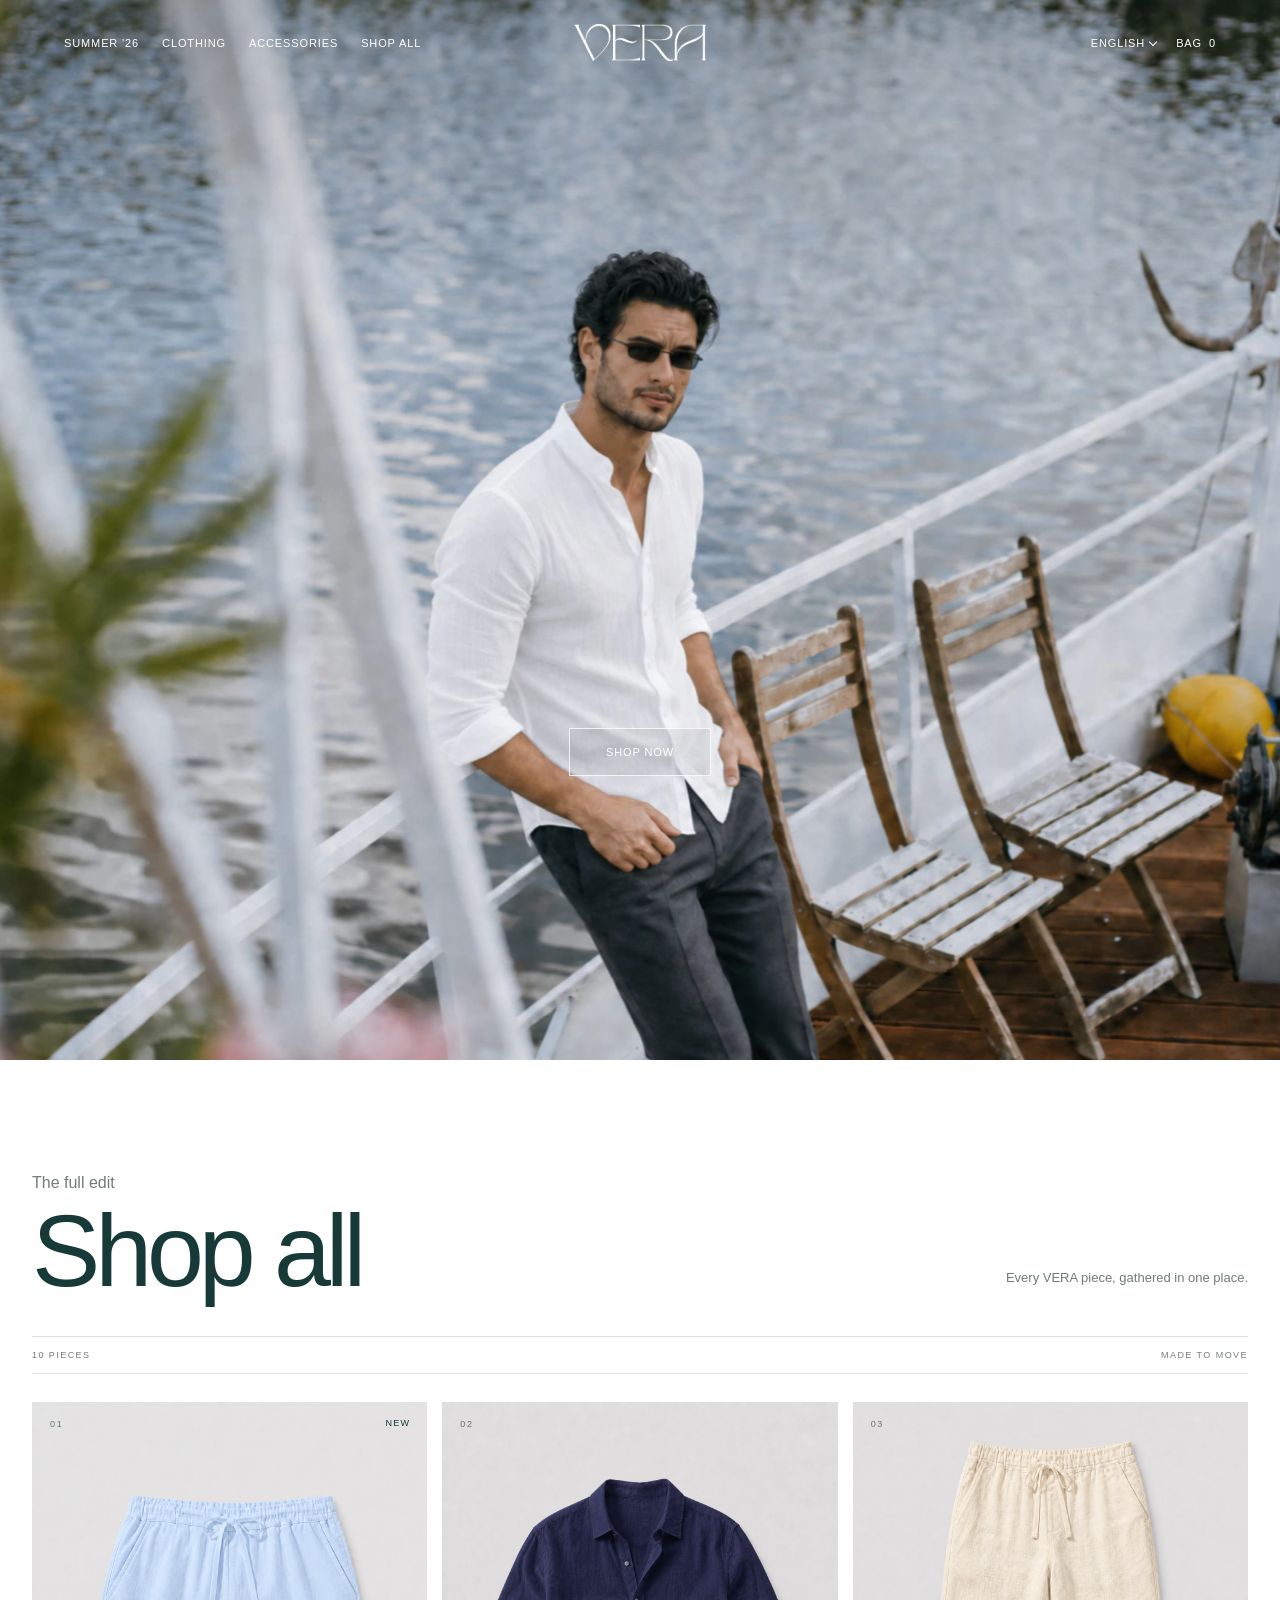
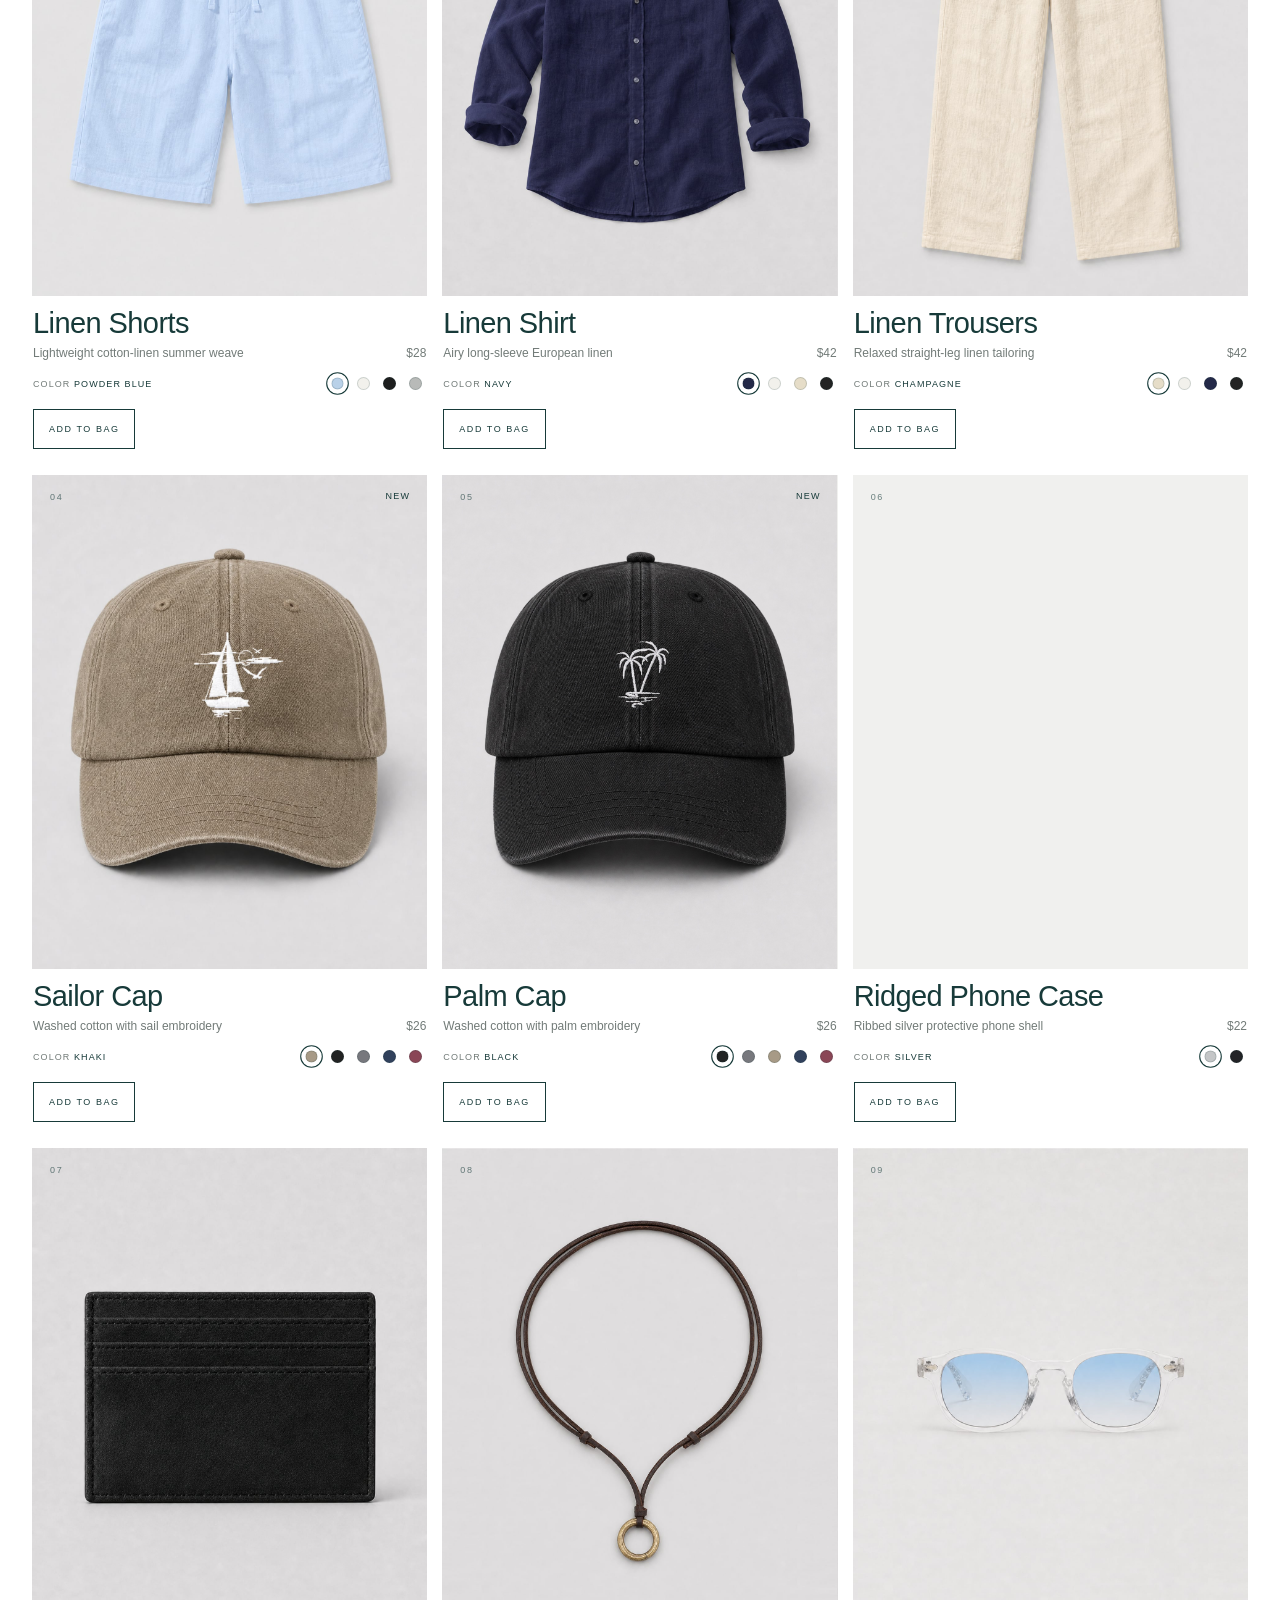
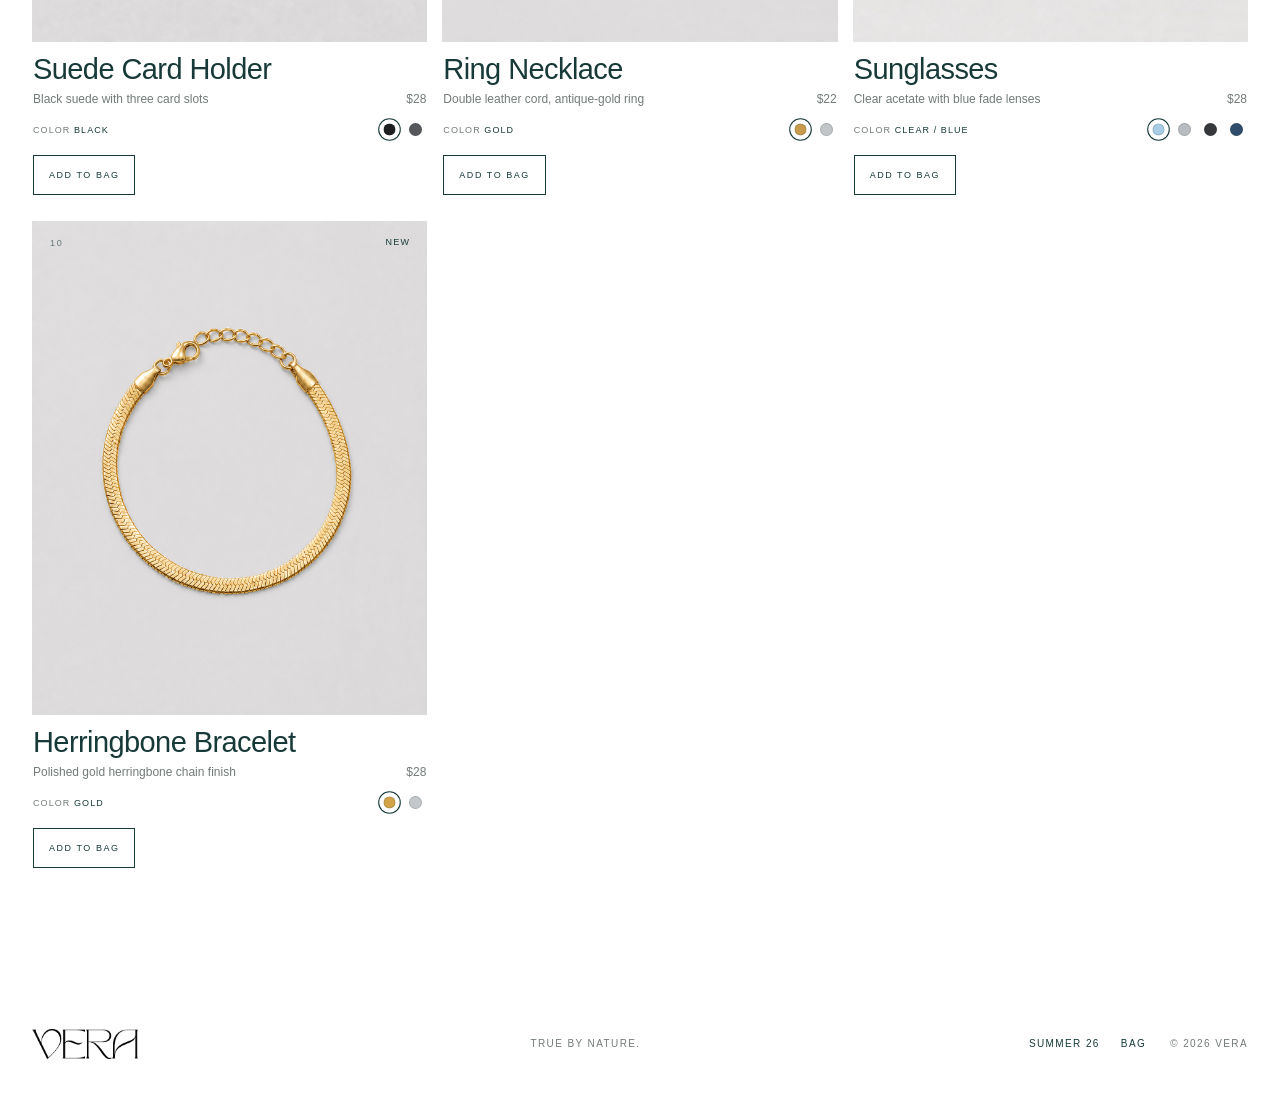
==== commit 327c4a02: "Fix coupon auto-apply persistence and redesign promo input to flush luxury styling" ====
--- a/index.html
+++ b/index.html
@@ -48,6 +48,6 @@
   </main>
 
   <footer class="site-footer"><div class="shell footer-inner"><a class="footer-logo" href="/"><img src="vera-logo.png" alt="VERA"></a><p>True by nature.</p><div><a href="summer">Summer 26</a><a href="cart">Bag</a></div><span>© <span data-year></span> VERA</span></div></footer>
-  <script src="site.js?v=20260726-19" defer></script>
+  <script src="site.js?v=20260726-20" defer></script>
 </body>
 </html>
--- a/site.css
+++ b/site.css
@@ -991,60 +991,82 @@
 }
 
 .cart-promo-box {
-  margin-top: 14px;
+  margin-top: 20px;
+  padding-top: 16px;
+  border-top: 1px dashed var(--line);
 }
 
 .cart-promo-input-wrap {
   display: flex;
-  gap: 8px;
+  align-items: center;
+  border-bottom: 1px solid var(--line);
+  padding-bottom: 4px;
+  transition: border-color .3s var(--ease);
+}
+
+.cart-promo-input-wrap:focus-within {
+  border-bottom-color: var(--ink);
 }
 
 .cart-promo-input {
   flex: 1;
-  height: 40px;
-  padding: 0 12px;
+  height: 34px;
+  padding: 0;
+  border: 0 !important;
+  background: transparent !important;
+  color: var(--ink);
+  font-family: Arial, Helvetica, sans-serif;
+  font-size: 11px;
+  letter-spacing: .14em;
+  text-transform: uppercase;
+  outline: none !important;
+  box-shadow: none !important;
+}
+
+.cart-promo-input::placeholder {
+  color: var(--muted);
+  font-size: 10px;
+  letter-spacing: .16em;
+}
+
+.cart-promo-btn {
+  height: 34px;
+  padding: 0 4px;
+  border: 0 !important;
+  background: transparent !important;
+  color: var(--ink);
+  cursor: pointer;
+  font-size: 10px;
+  font-weight: 600;
+  letter-spacing: .18em;
+  text-transform: uppercase;
+  transition: color .2s var(--ease), opacity .2s;
+}
+
+.cart-promo-btn:hover {
+  color: var(--copper);
+}
+
+.cart-promo-tag {
+  display: flex;
+  align-items: center;
+  justify-content: space-between;
+  gap: 12px;
+  padding: 8px 12px;
   border: 1px solid var(--line);
-  background: #fff;
+  background: rgba(255, 255, 255, 0.6);
   color: var(--ink);
   font-size: 11px;
   letter-spacing: .08em;
   text-transform: uppercase;
-  outline: 0;
-  transition: border-color .2s;
-}
-
-.cart-promo-input:focus {
-  border-color: var(--ink);
-}
-
-.cart-promo-btn {
-  height: 40px;
-  padding: 0 16px;
-  border: 1px solid var(--ink);
-  background: var(--ink);
-  color: #fff;
-  cursor: pointer;
-  font-size: 9px;
-  letter-spacing: .16em;
-  text-transform: uppercase;
-  transition: background .2s;
-}
-
-.cart-promo-btn:hover {
-  background: var(--copper);
-  border-color: var(--copper);
-}
-
-.cart-promo-tag {
-  display: inline-flex;
-  align-items: center;
-  gap: 10px;
-  padding: 6px 12px;
-  border: 1px solid rgba(199, 155, 75, 0.4);
-  background: rgba(199, 155, 75, 0.08);
-  color: var(--ink);
-  font-size: 11px;
-  letter-spacing: .06em;
+}
+
+.cart-promo-tag.is-hidden {
+  display: none !important;
+}
+
+.cart-promo-tag-text strong {
+  color: var(--copper);
 }
 
 .cart-promo-remove {
@@ -1053,8 +1075,8 @@
   color: var(--muted);
   cursor: pointer;
   font-size: 9px;
-  text-transform: uppercase;
-  letter-spacing: .08em;
+  letter-spacing: .12em;
+  text-transform: uppercase;
   text-decoration: underline;
   padding: 0;
 }
@@ -1064,7 +1086,7 @@
 }
 
 .cart-promo-message {
-  margin: 6px 0 0;
+  margin: 8px 0 0;
   font-size: 11px;
   letter-spacing: .04em;
 }
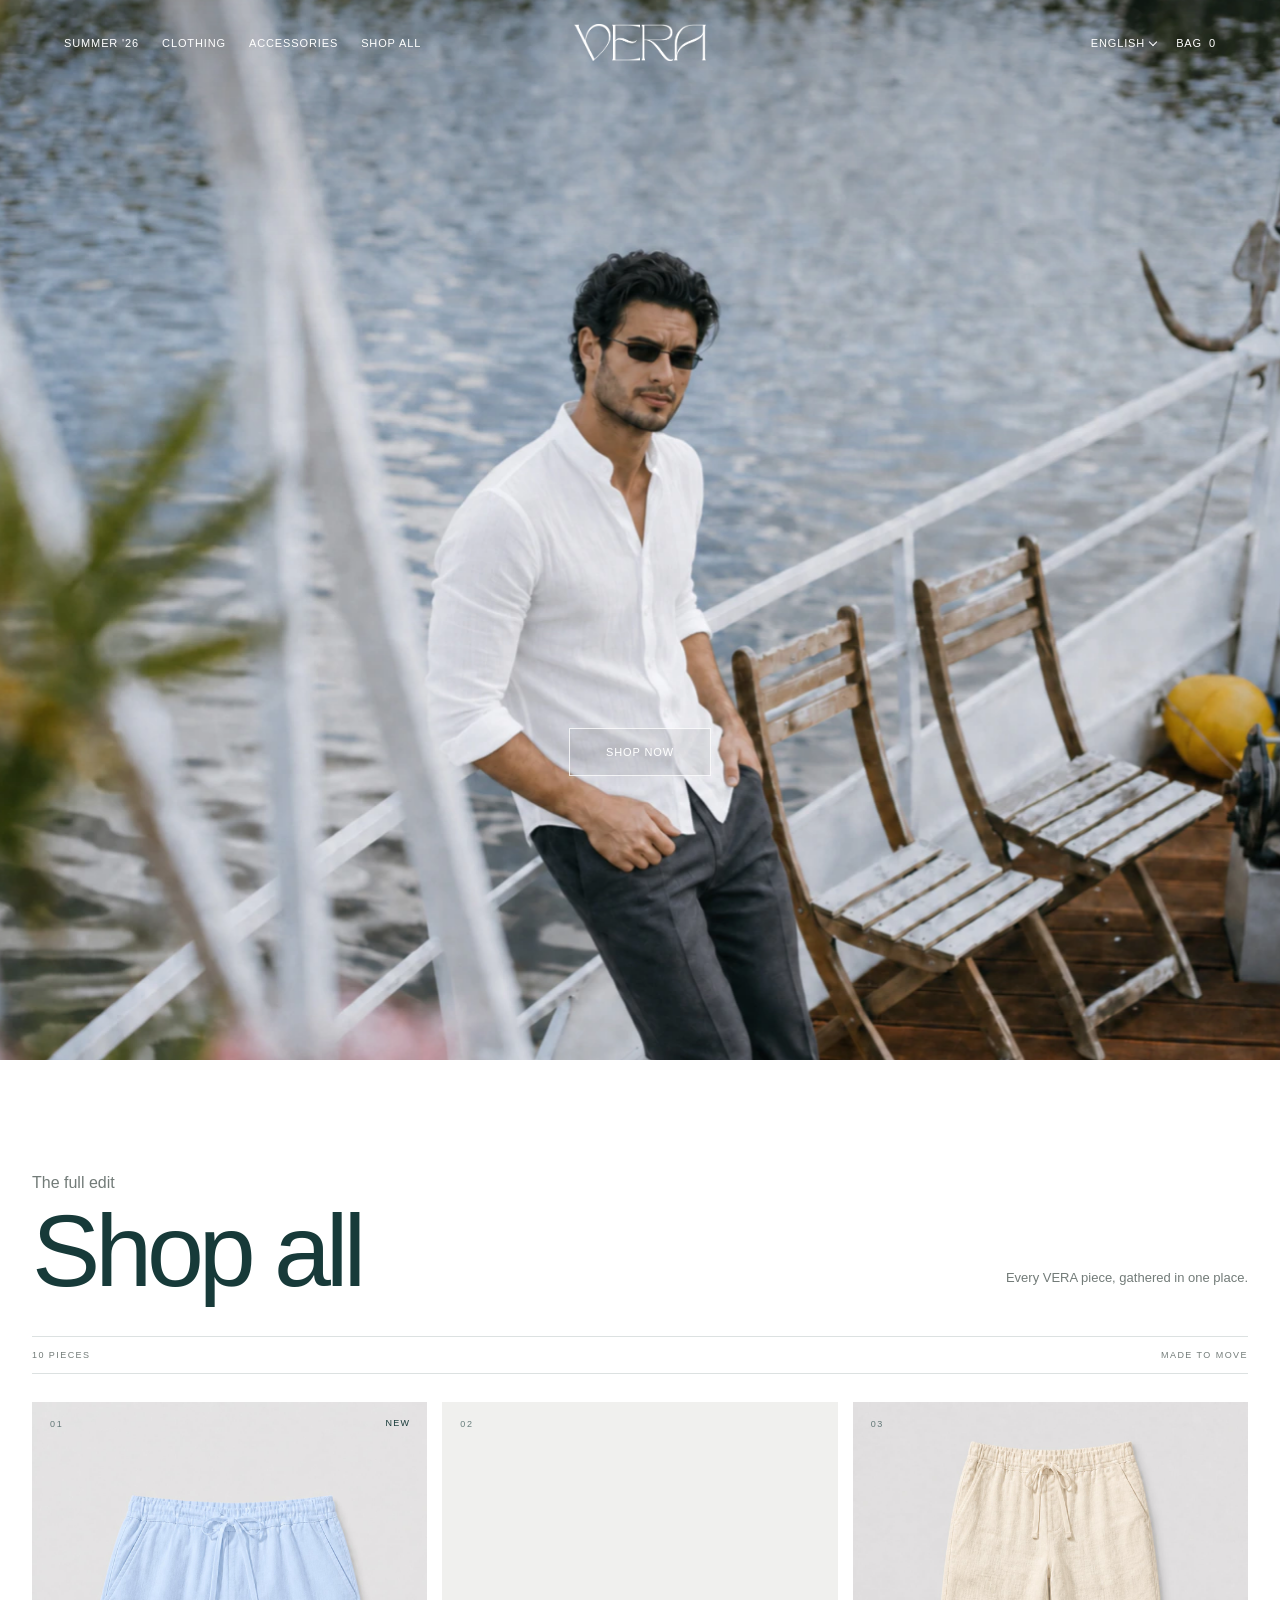
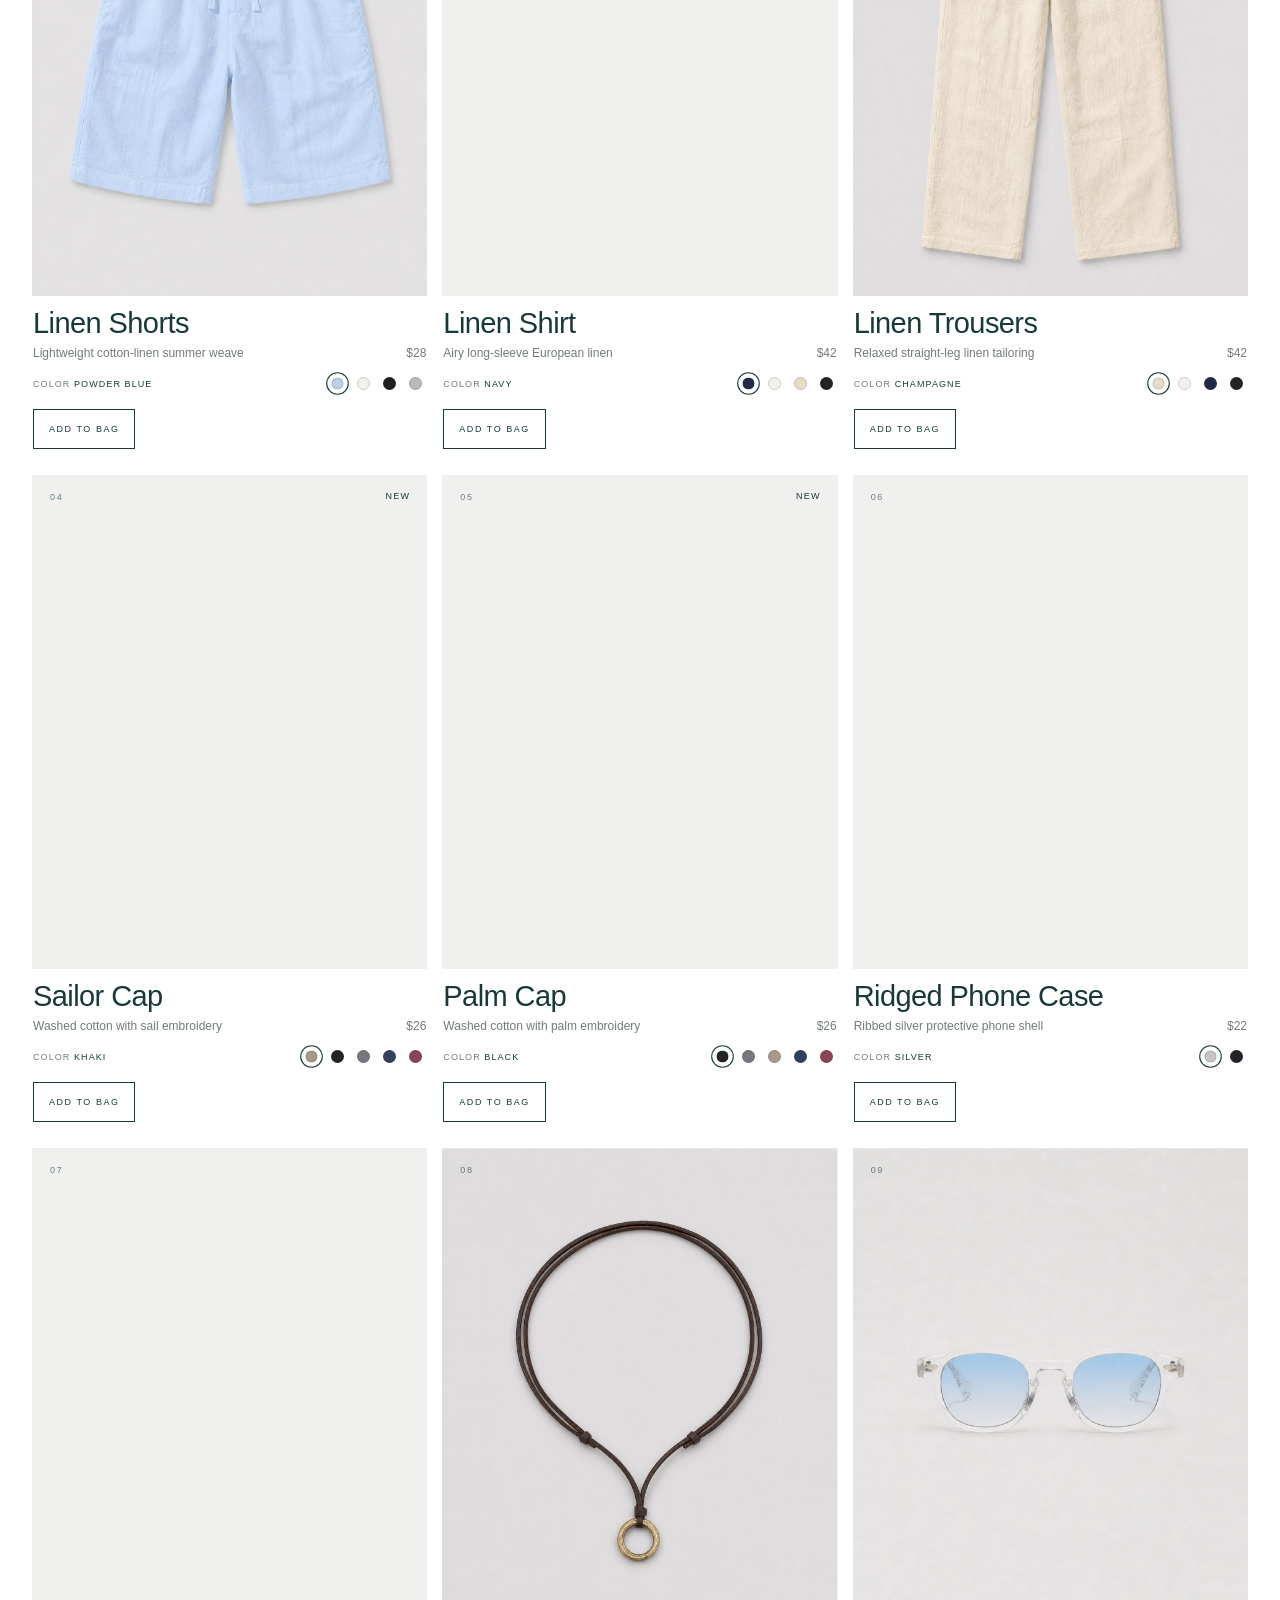
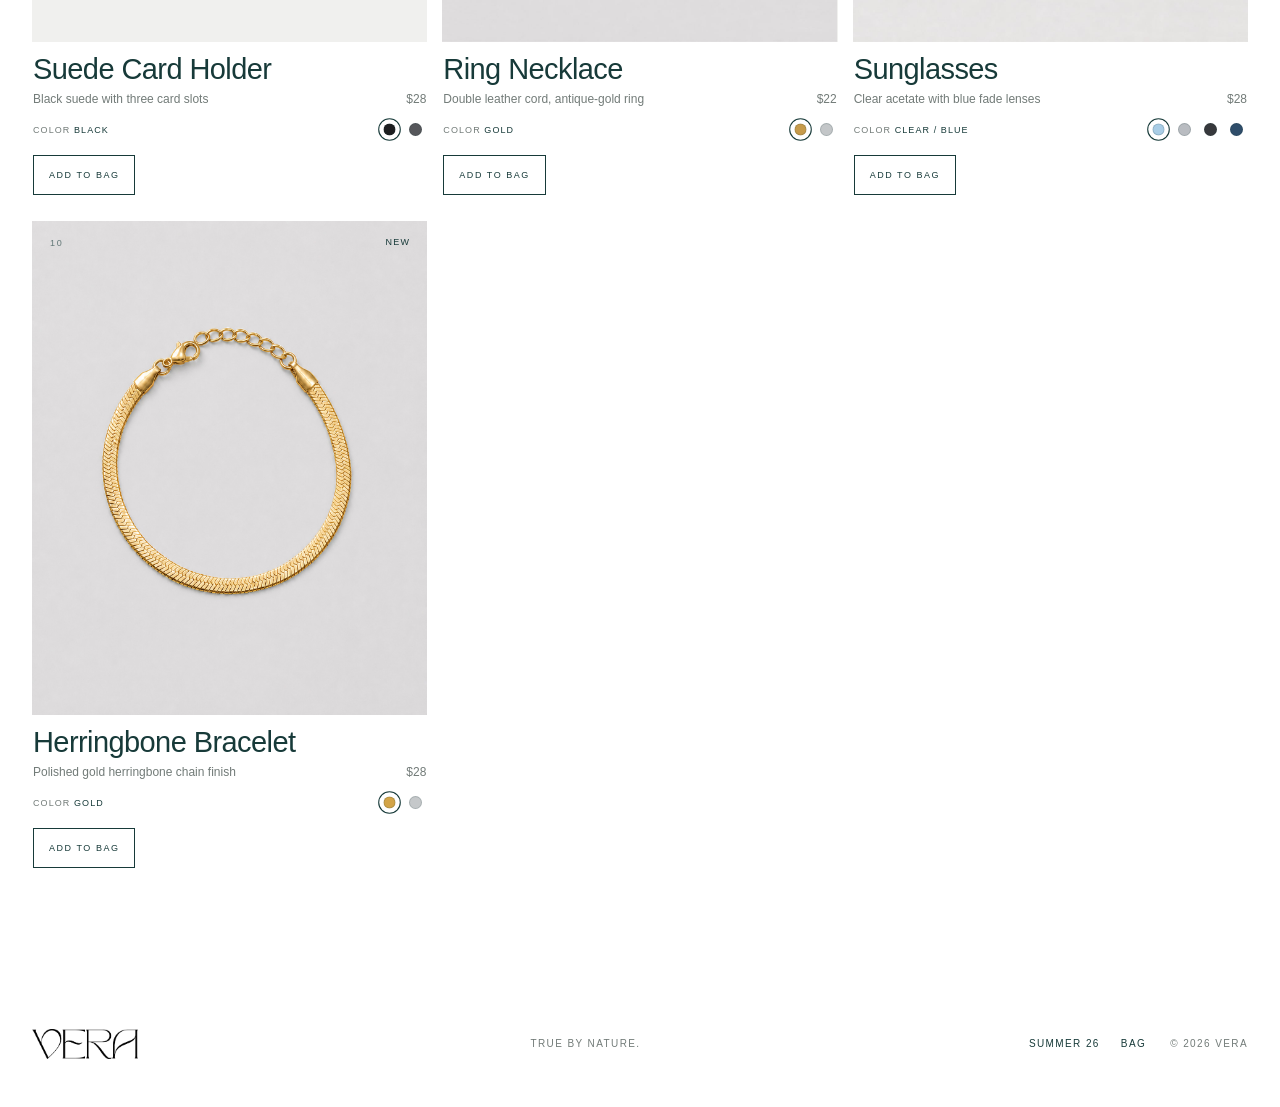
==== commit fd0d21f7: "Fix item price parsing sanitization in readCart and renderCart to prevent zero subtotal bug" ====
--- a/index.html
+++ b/index.html
@@ -48,6 +48,6 @@
   </main>
 
   <footer class="site-footer"><div class="shell footer-inner"><a class="footer-logo" href="/"><img src="vera-logo.png" alt="VERA"></a><p>True by nature.</p><div><a href="summer">Summer 26</a><a href="cart">Bag</a></div><span>© <span data-year></span> VERA</span></div></footer>
-  <script src="site.js?v=20260726-20" defer></script>
+  <script src="site.js?v=20260726-21" defer></script>
 </body>
 </html>
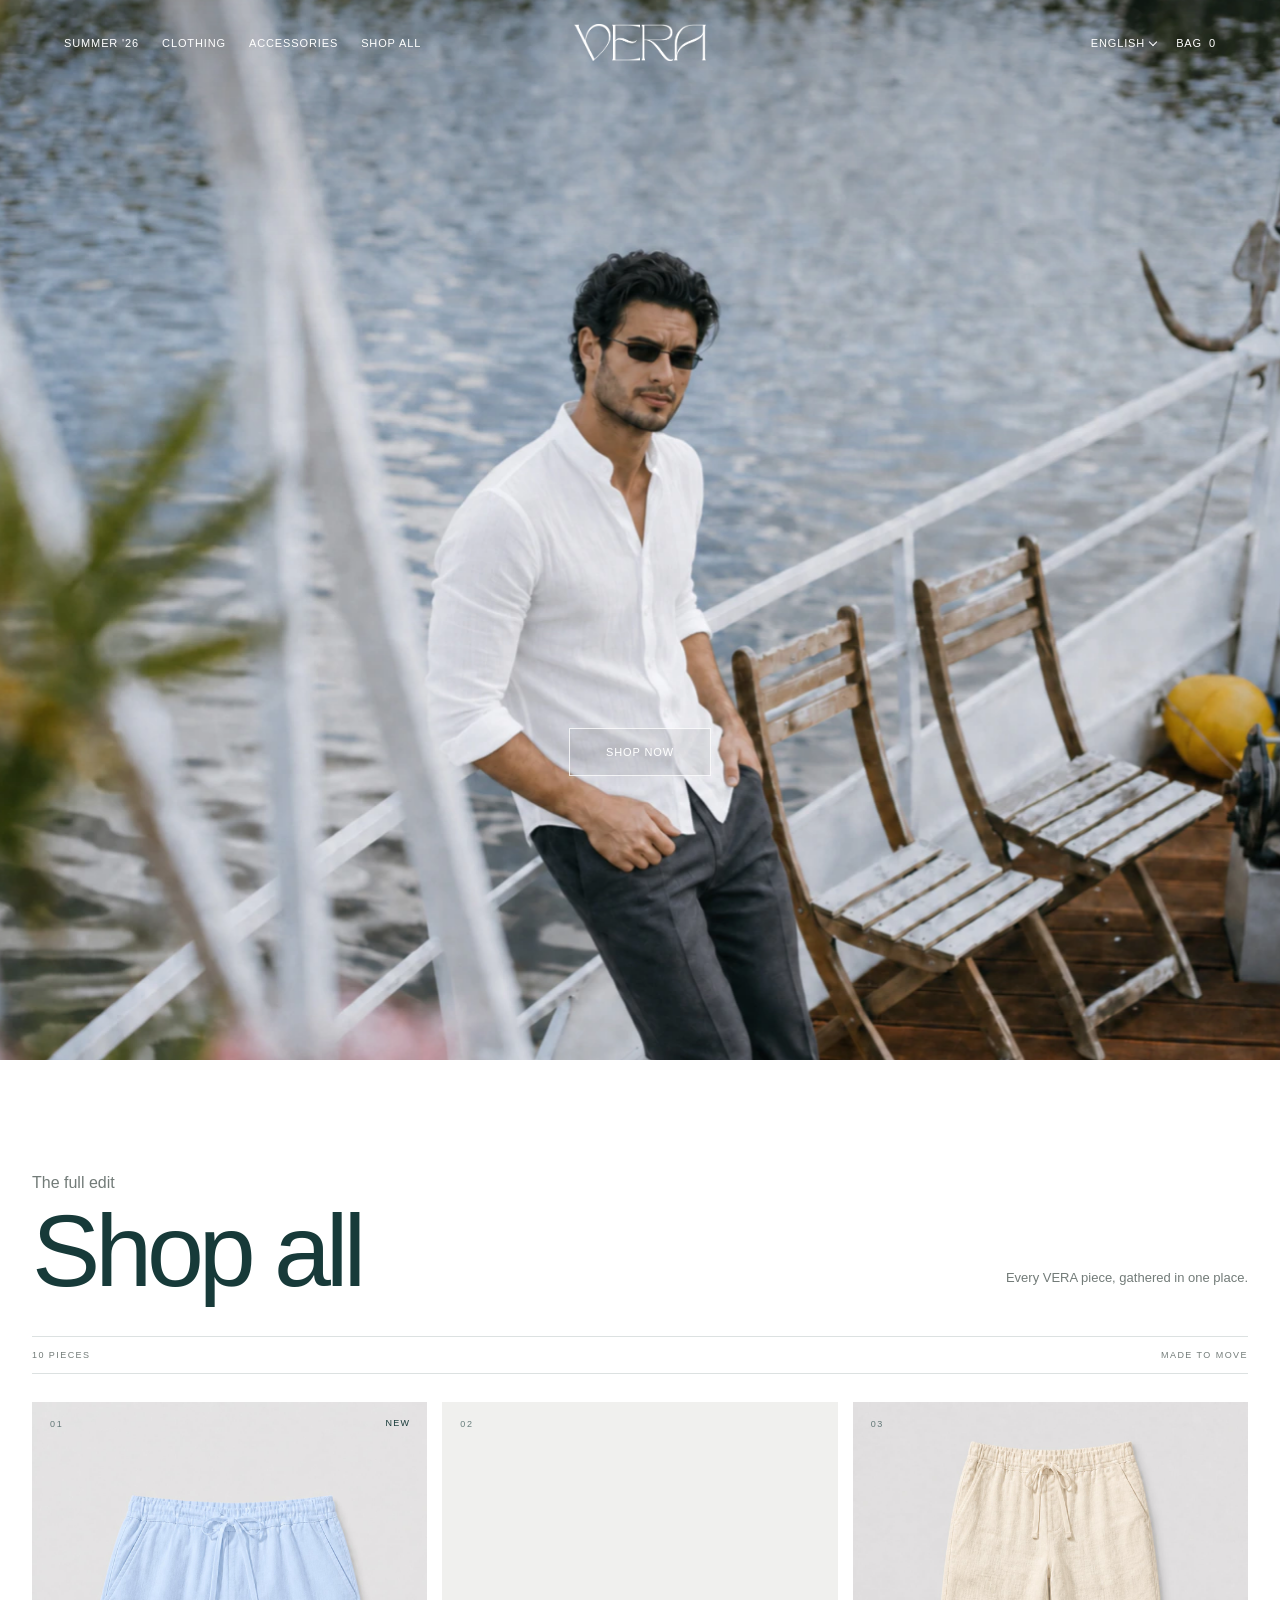
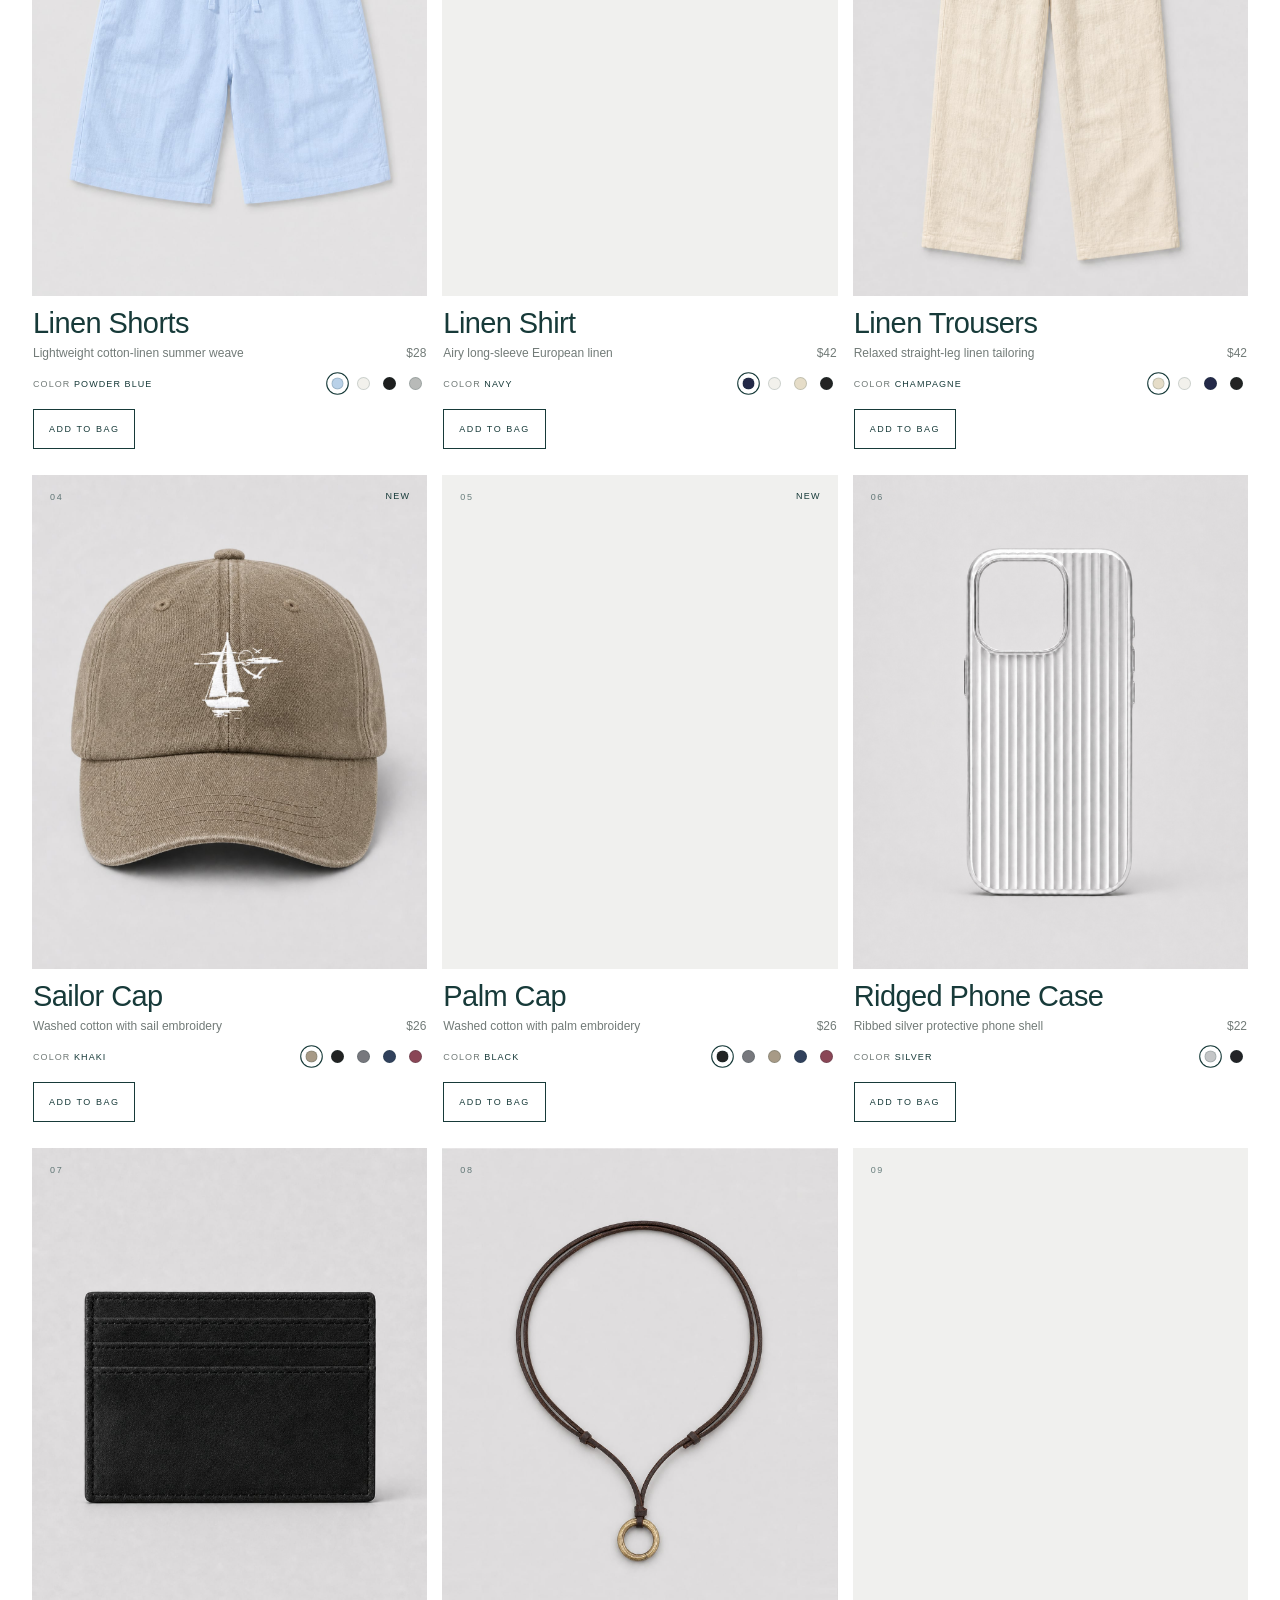
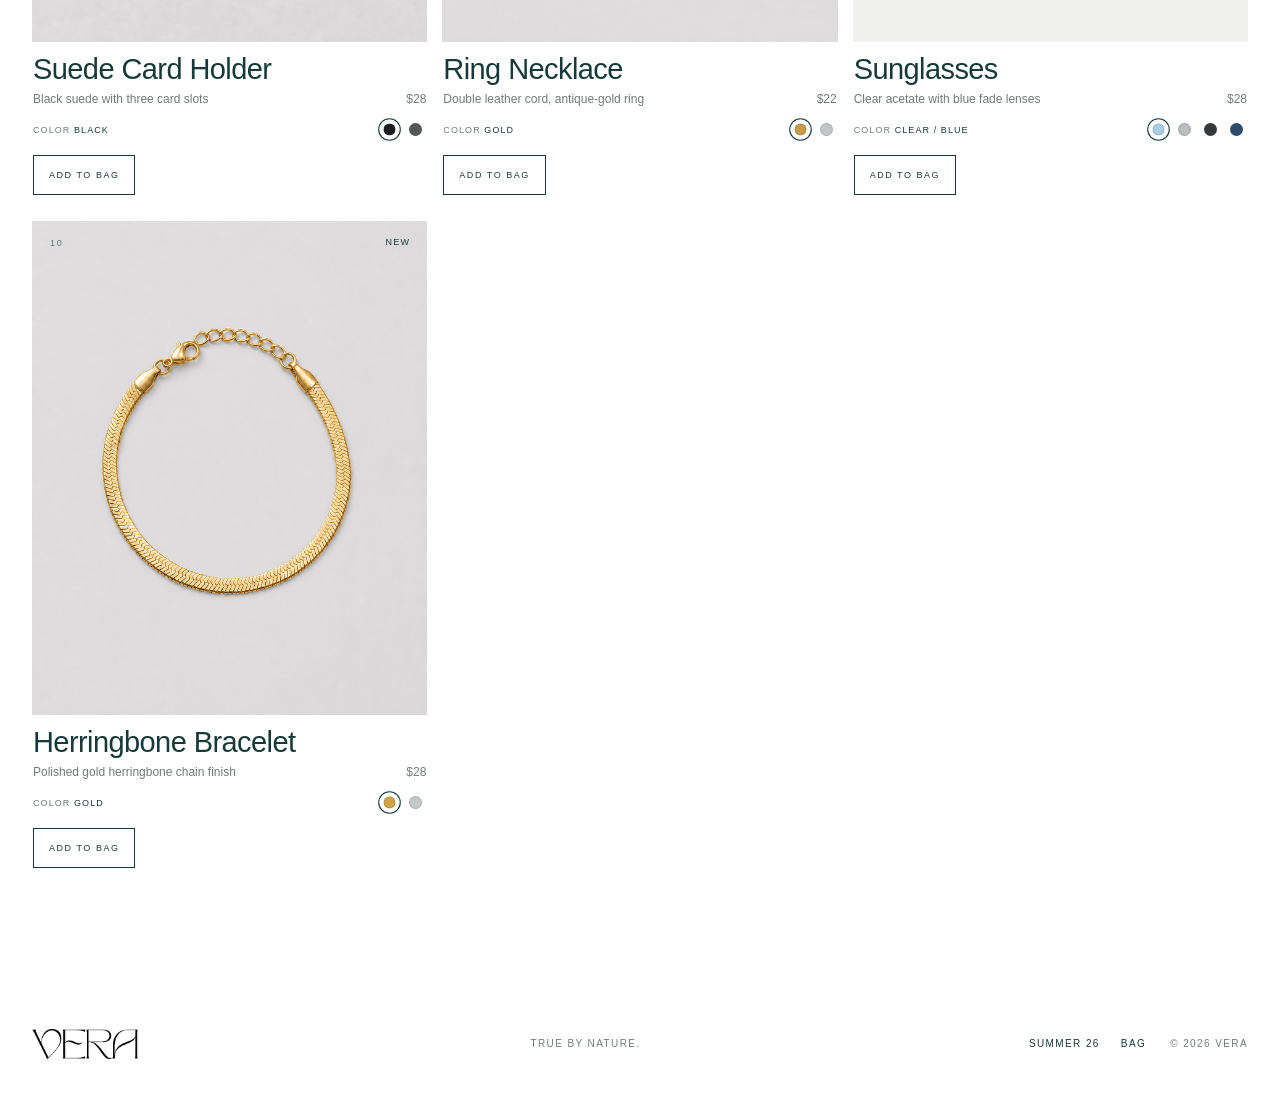
==== commit 863f90a5: "Remove coupon system completely and set flat  shipping for orders under  (free +)" ====
--- a/index.html
+++ b/index.html
@@ -48,6 +48,6 @@
   </main>
 
   <footer class="site-footer"><div class="shell footer-inner"><a class="footer-logo" href="/"><img src="vera-logo.png" alt="VERA"></a><p>True by nature.</p><div><a href="summer">Summer 26</a><a href="cart">Bag</a></div><span>© <span data-year></span> VERA</span></div></footer>
-  <script src="site.js?v=20260726-21" defer></script>
+  <script src="site.js?v=20260726-22" defer></script>
 </body>
 </html>
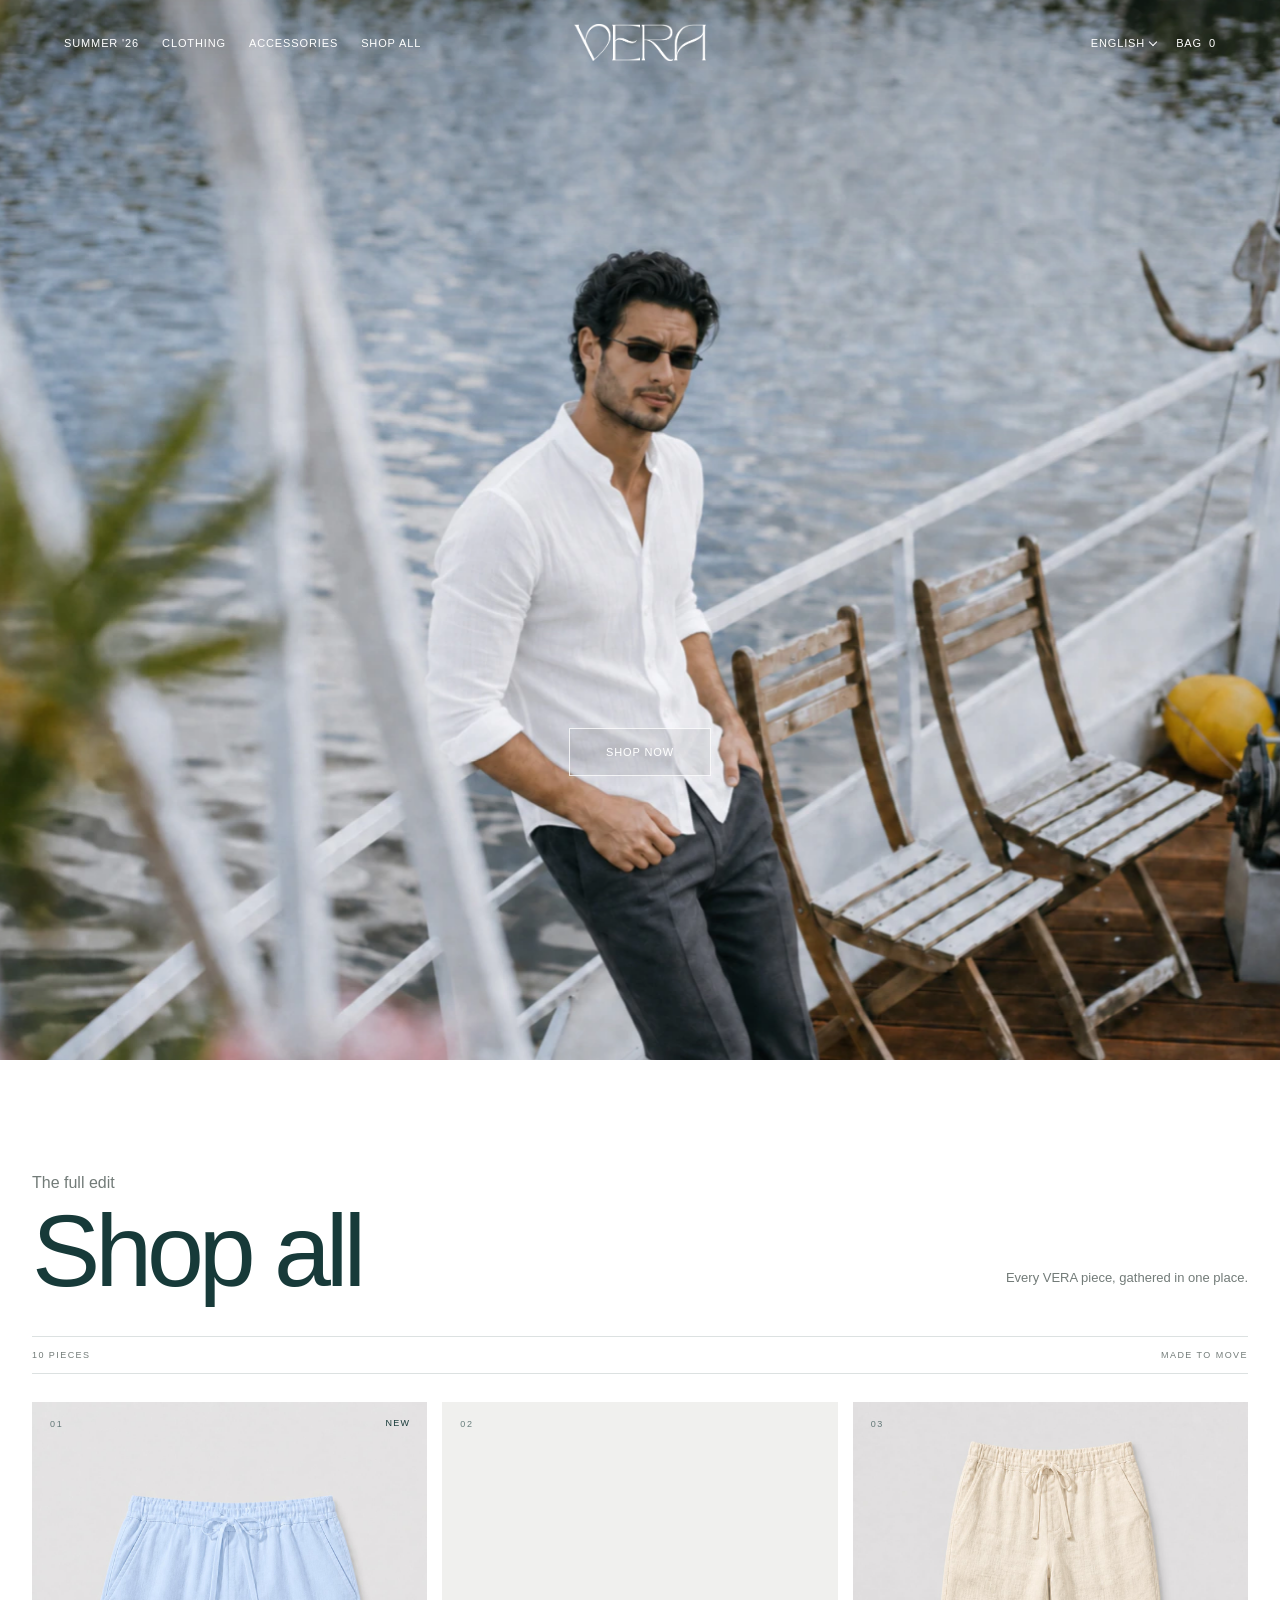
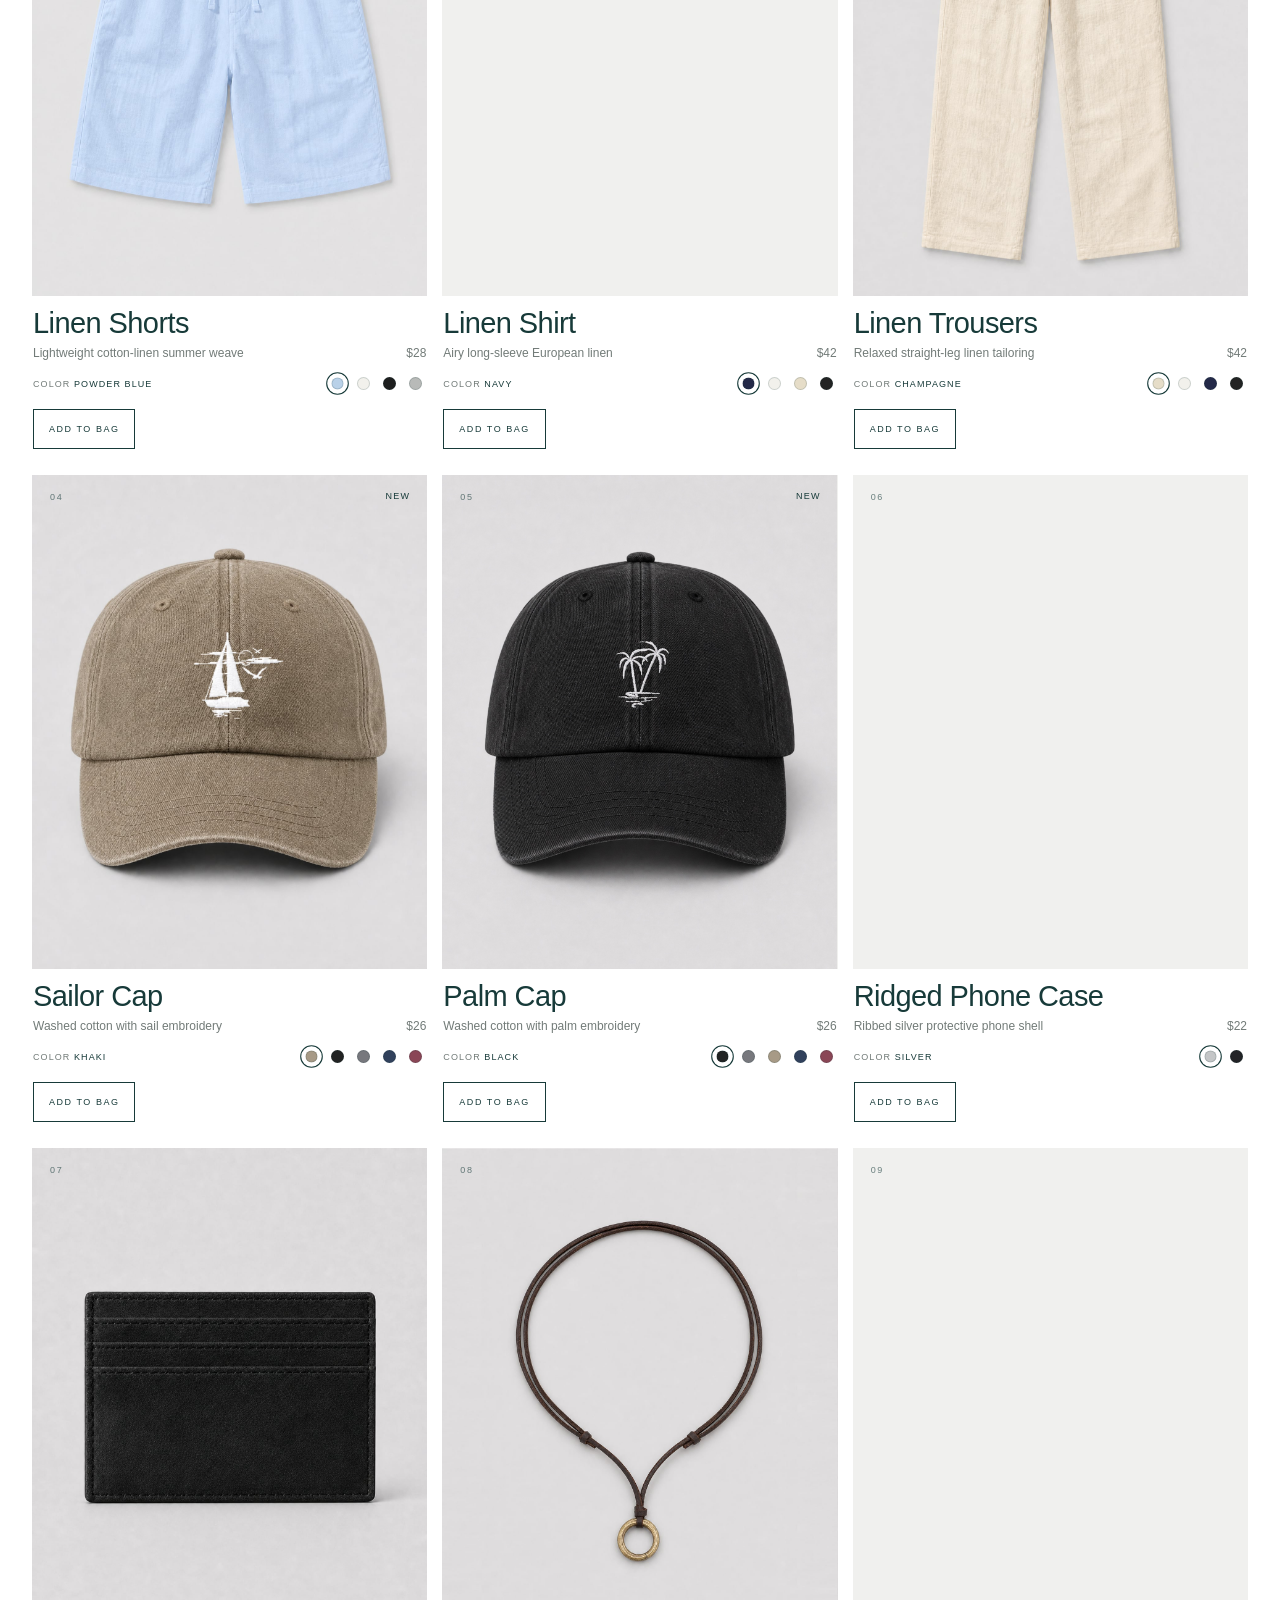
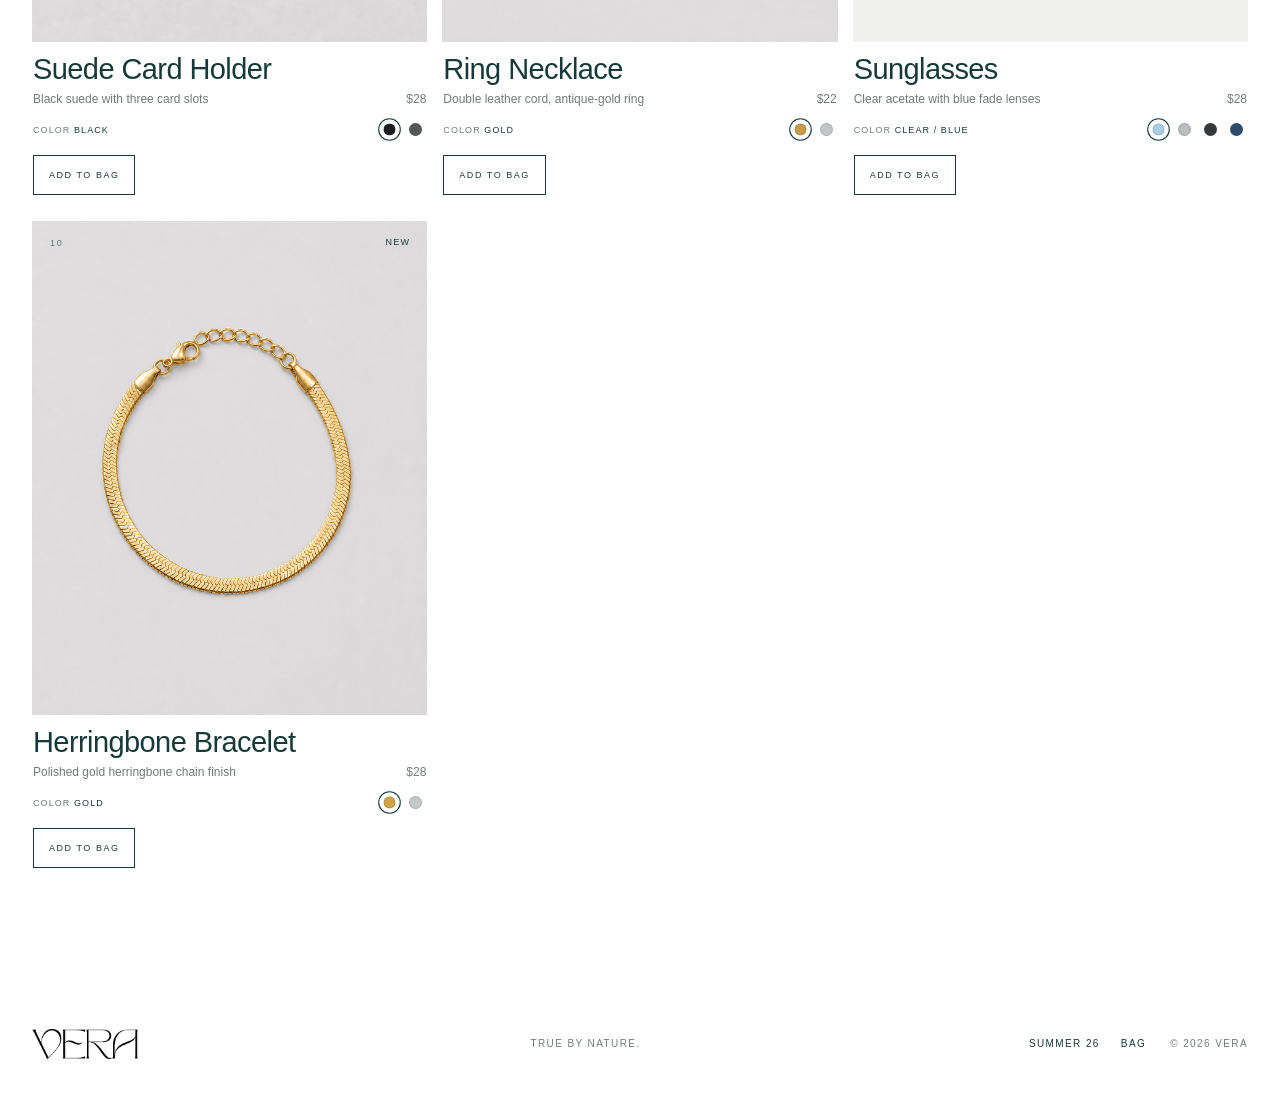
==== commit e10856d1: "Fix: restore missing escapeHTML helper and remove stale setupCouponEvents call that crashed the cart" ====
--- a/index.html
+++ b/index.html
@@ -48,6 +48,6 @@
   </main>
 
   <footer class="site-footer"><div class="shell footer-inner"><a class="footer-logo" href="/"><img src="vera-logo.png" alt="VERA"></a><p>True by nature.</p><div><a href="summer">Summer 26</a><a href="cart">Bag</a></div><span>© <span data-year></span> VERA</span></div></footer>
-  <script src="site.js?v=20260726-22" defer></script>
+  <script src="site.js?v=20260726-23" defer></script>
 </body>
 </html>
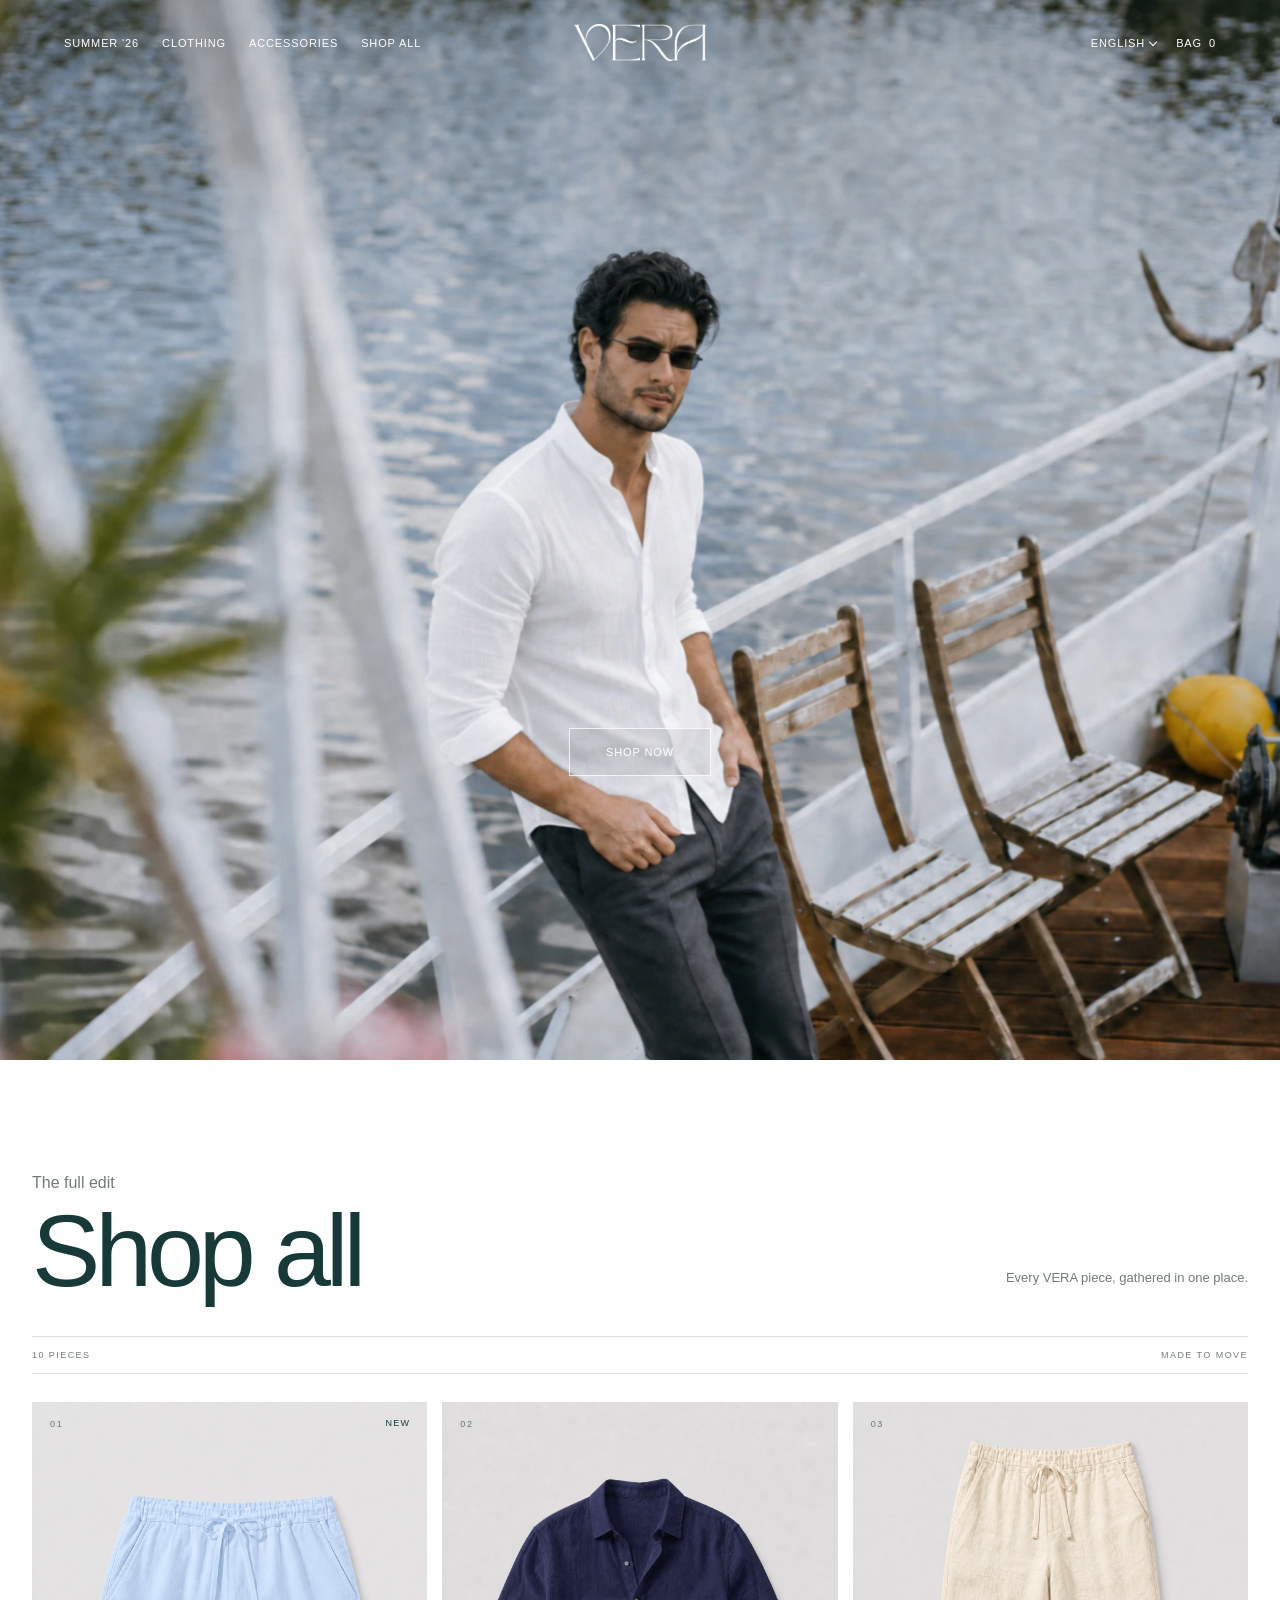
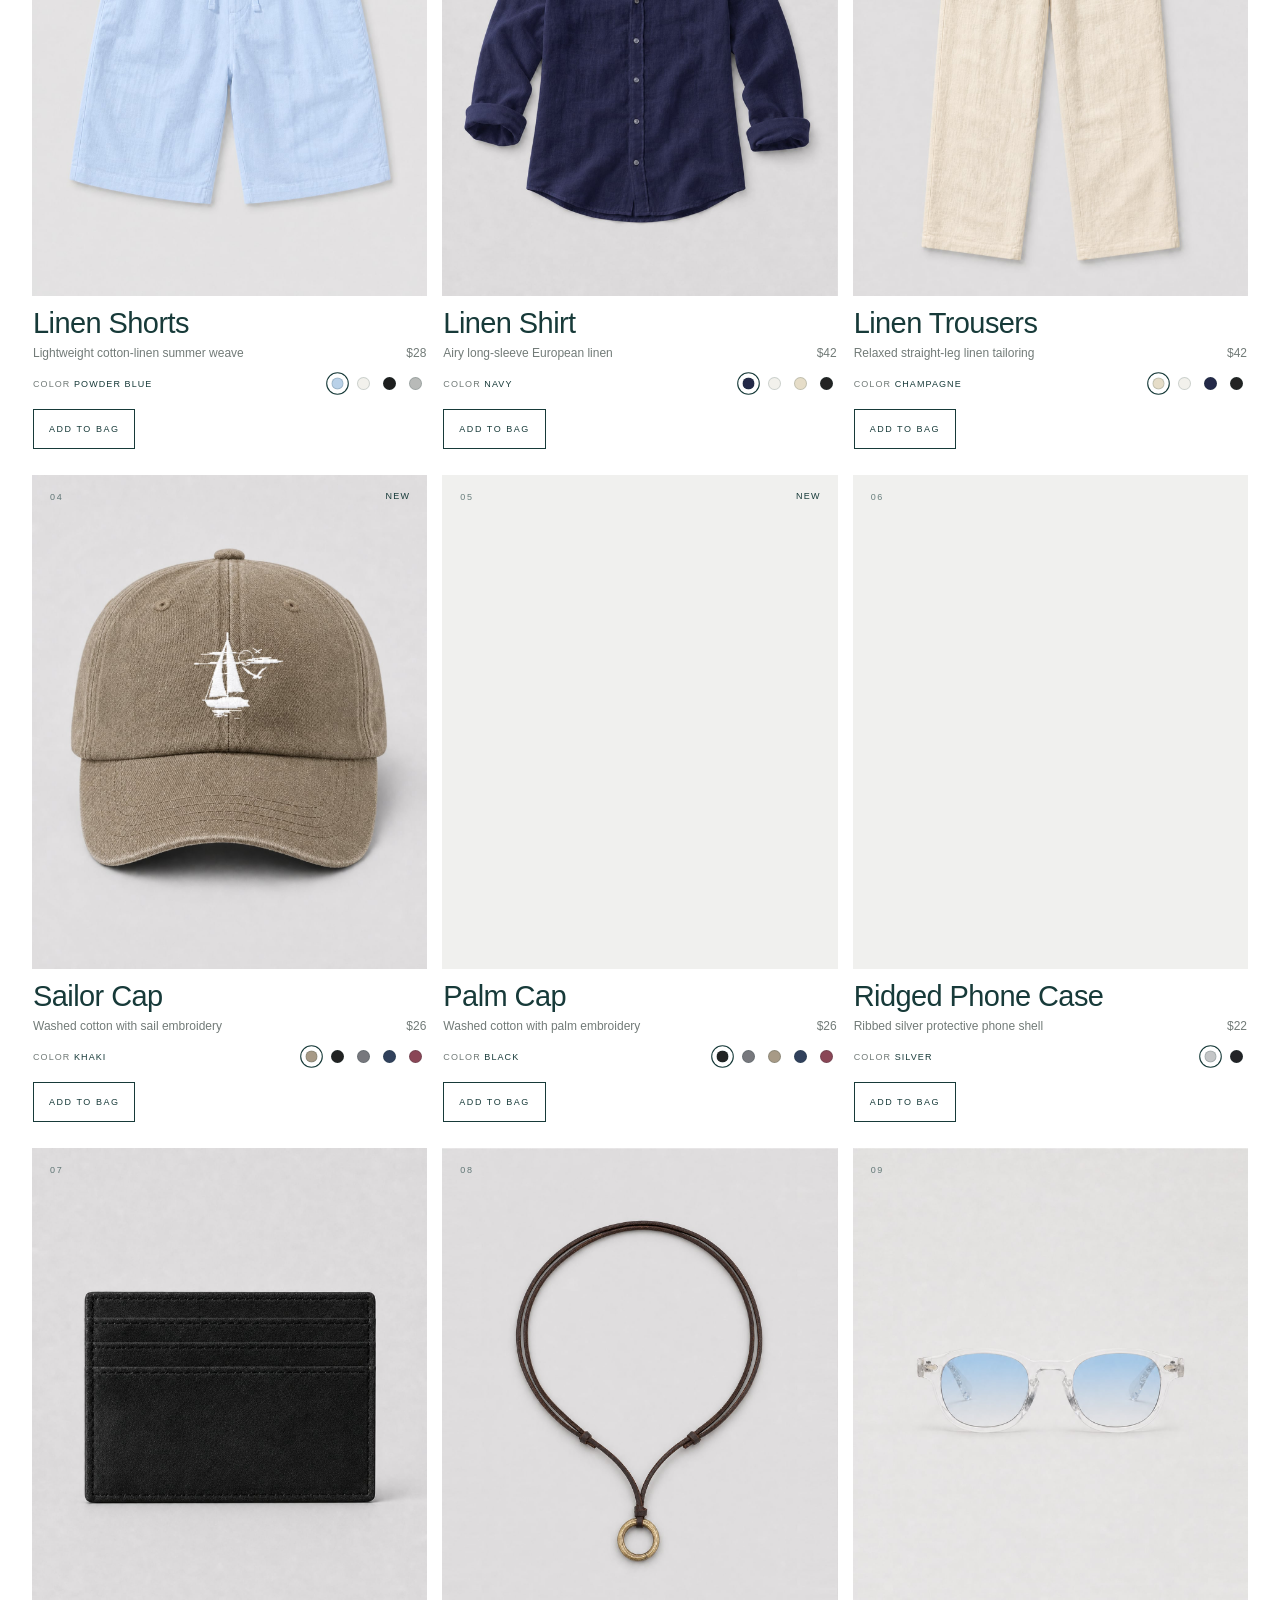
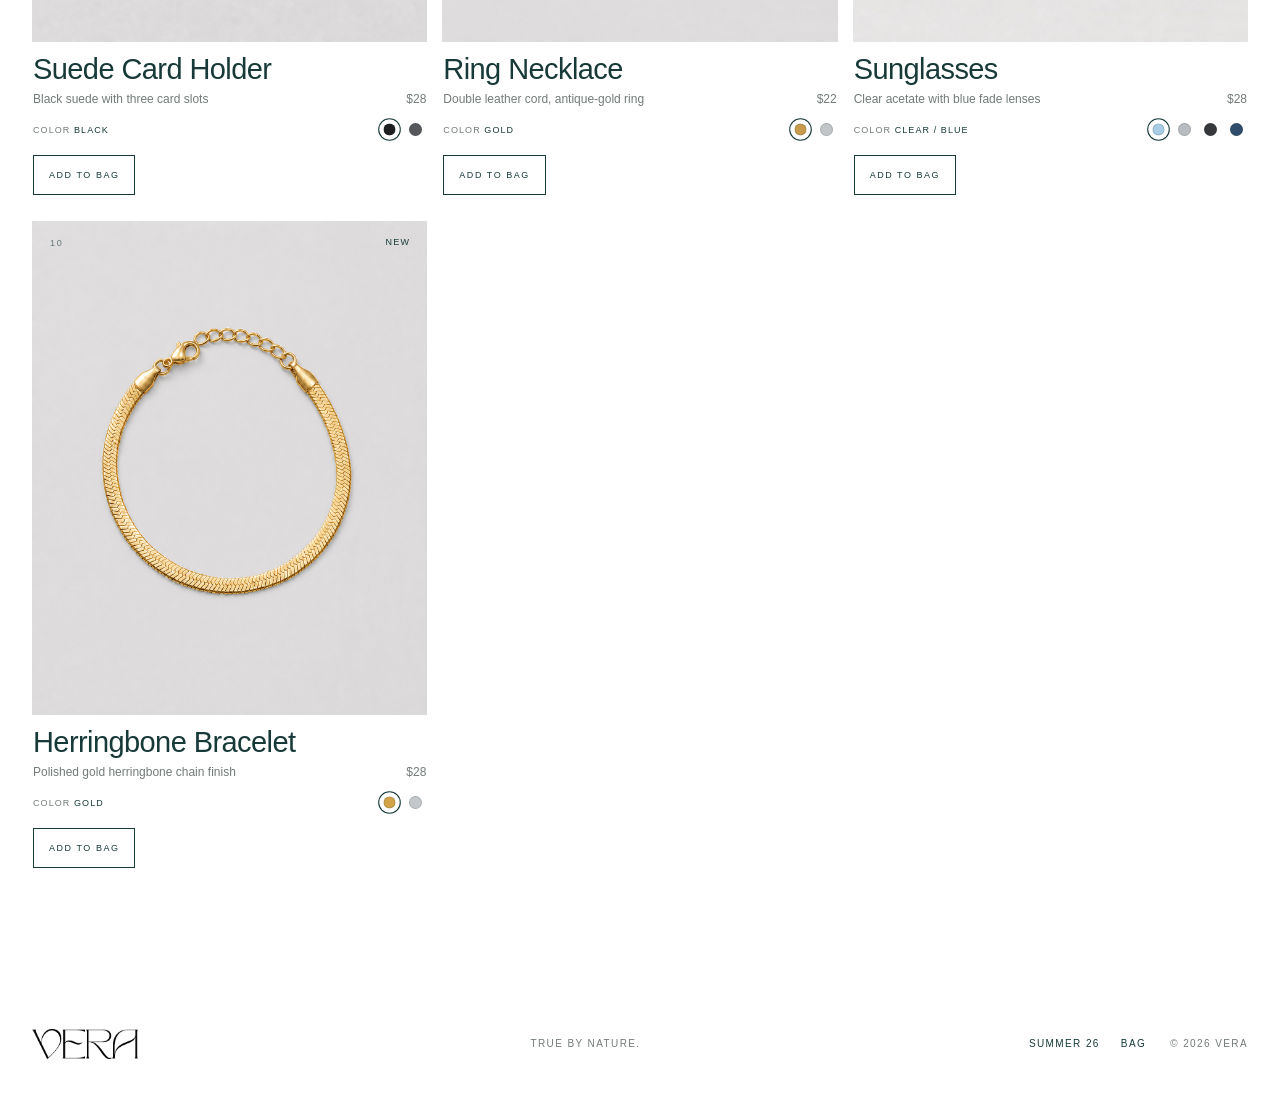
==== commit 31c2c67f: "Change shipping to 15% of subtotal for orders under  (free +)" ====
--- a/index.html
+++ b/index.html
@@ -48,6 +48,6 @@
   </main>
 
   <footer class="site-footer"><div class="shell footer-inner"><a class="footer-logo" href="/"><img src="vera-logo.png" alt="VERA"></a><p>True by nature.</p><div><a href="summer">Summer 26</a><a href="cart">Bag</a></div><span>© <span data-year></span> VERA</span></div></footer>
-  <script src="site.js?v=20260726-23" defer></script>
+  <script src="site.js?v=20260726-24" defer></script>
 </body>
 </html>
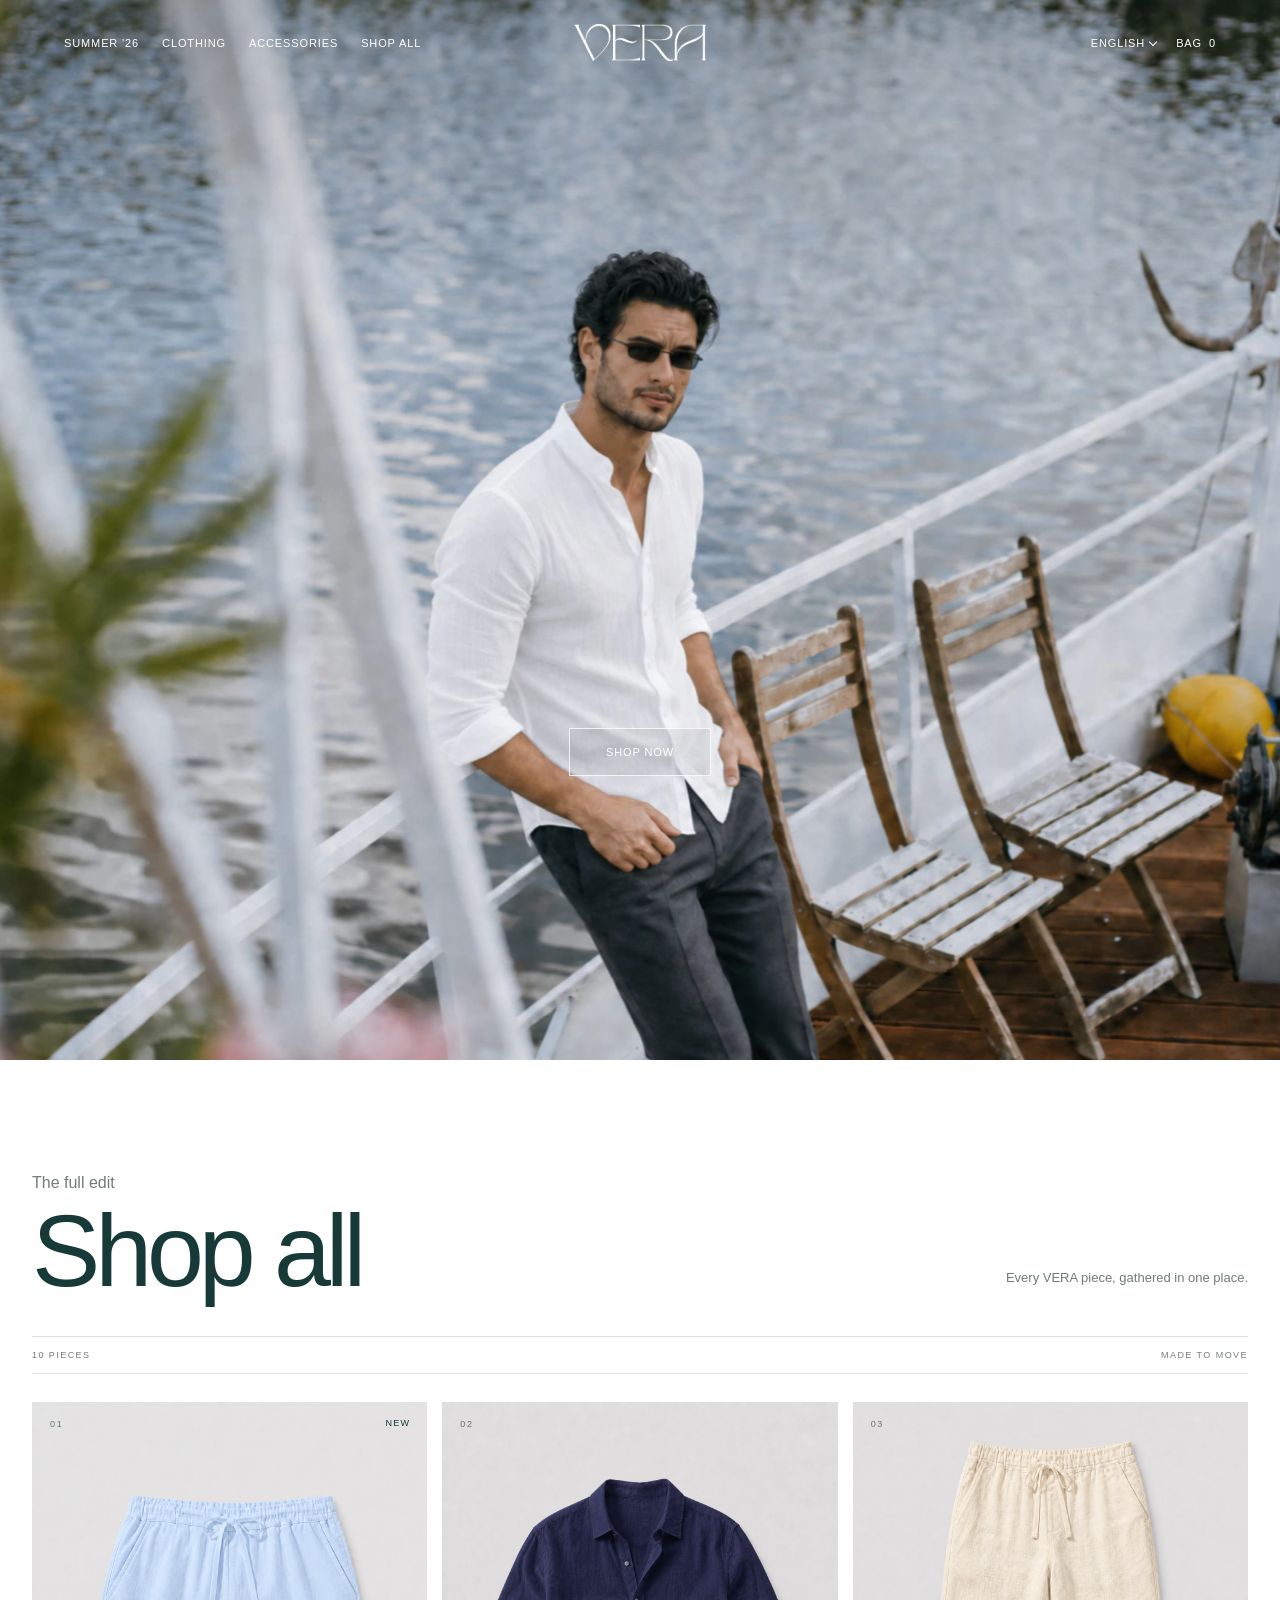
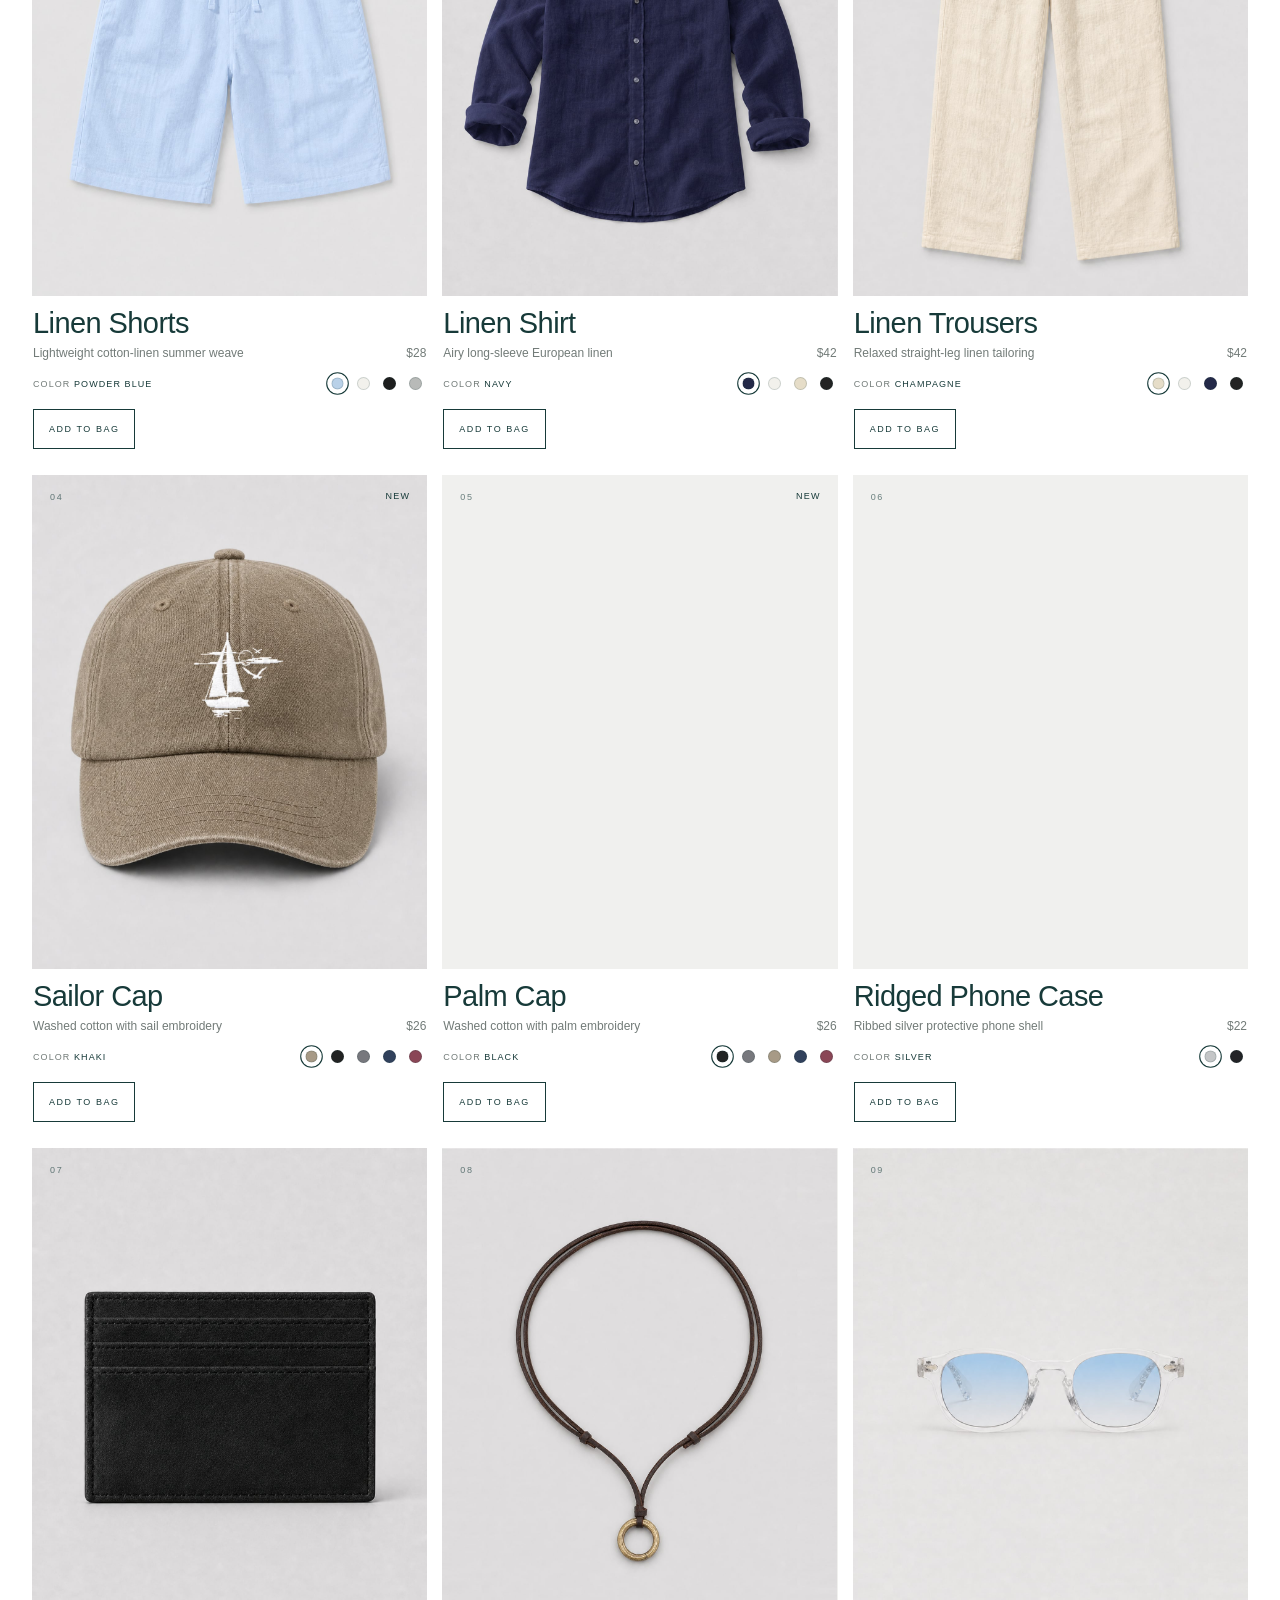
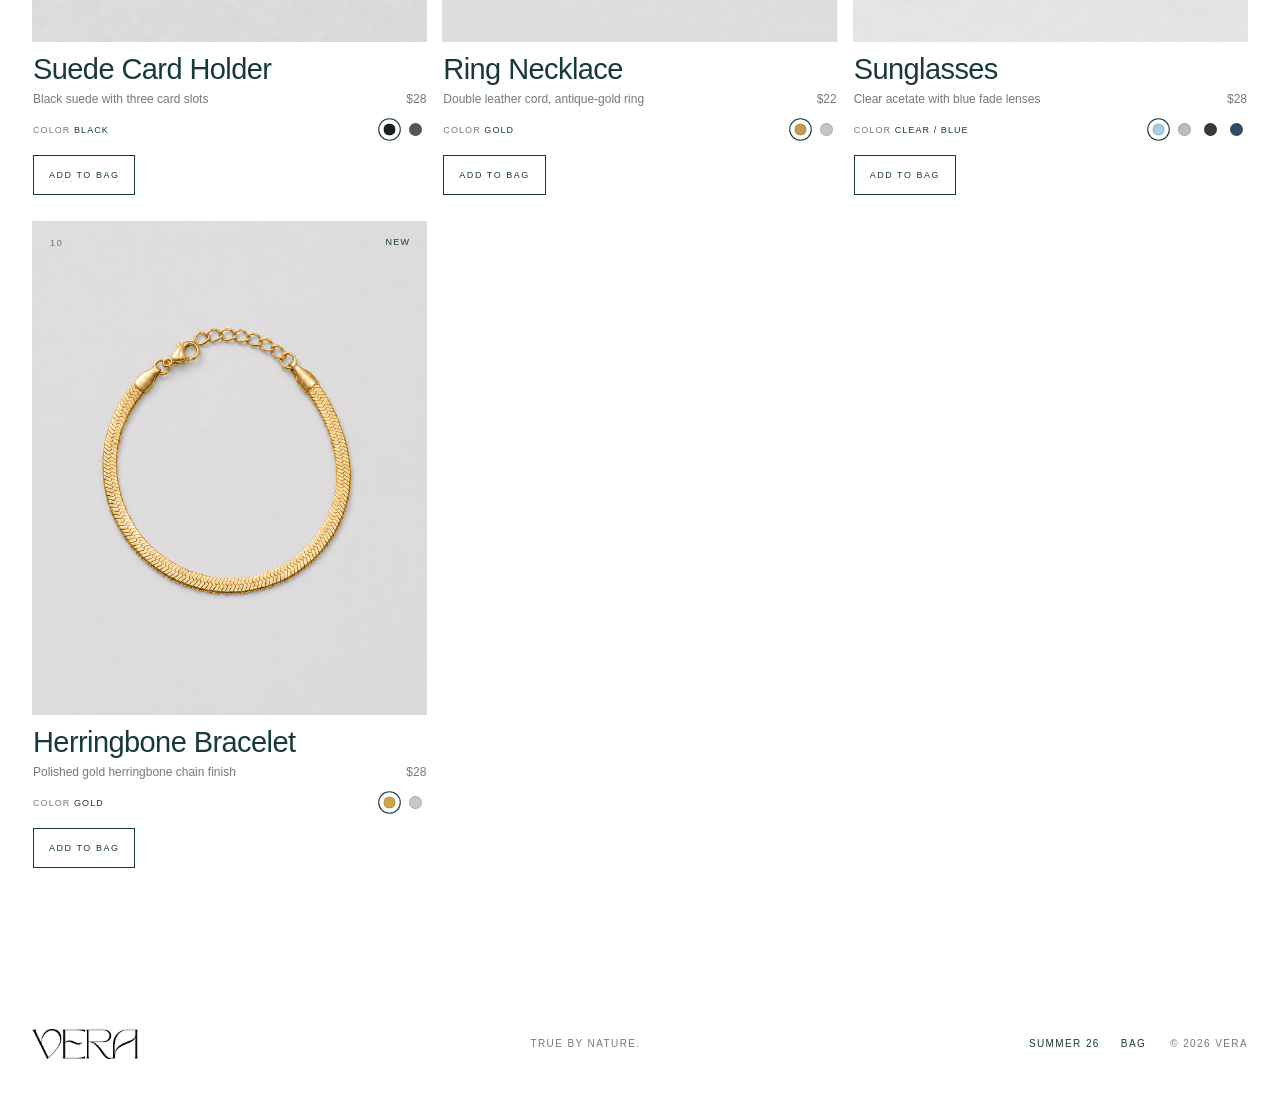
==== commit 8d6b6216: "Revert shipping back to flat $6 for orders under $50" ====
--- a/index.html
+++ b/index.html
@@ -48,6 +48,6 @@
   </main>
 
   <footer class="site-footer"><div class="shell footer-inner"><a class="footer-logo" href="/"><img src="vera-logo.png" alt="VERA"></a><p>True by nature.</p><div><a href="summer">Summer 26</a><a href="cart">Bag</a></div><span>© <span data-year></span> VERA</span></div></footer>
-  <script src="site.js?v=20260726-24" defer></script>
+  <script src="site.js?v=20260726-25" defer></script>
 </body>
 </html>
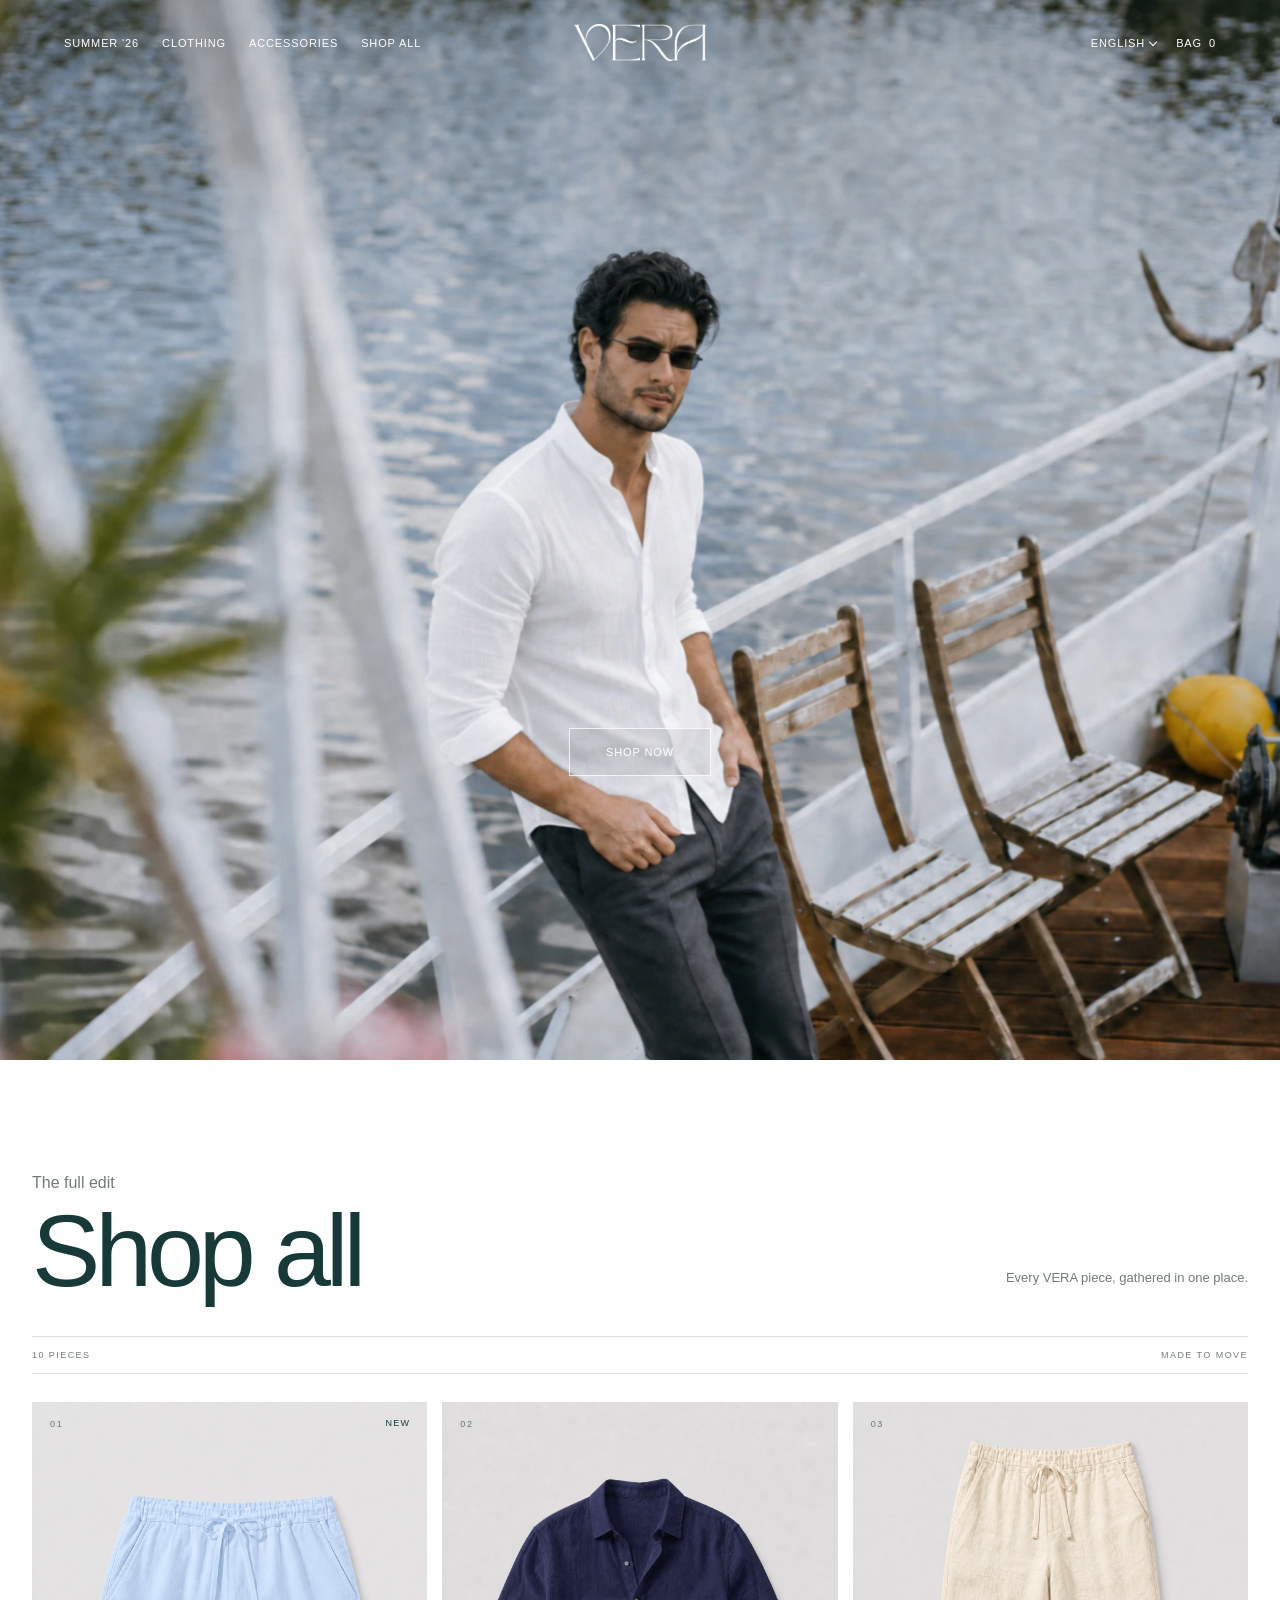
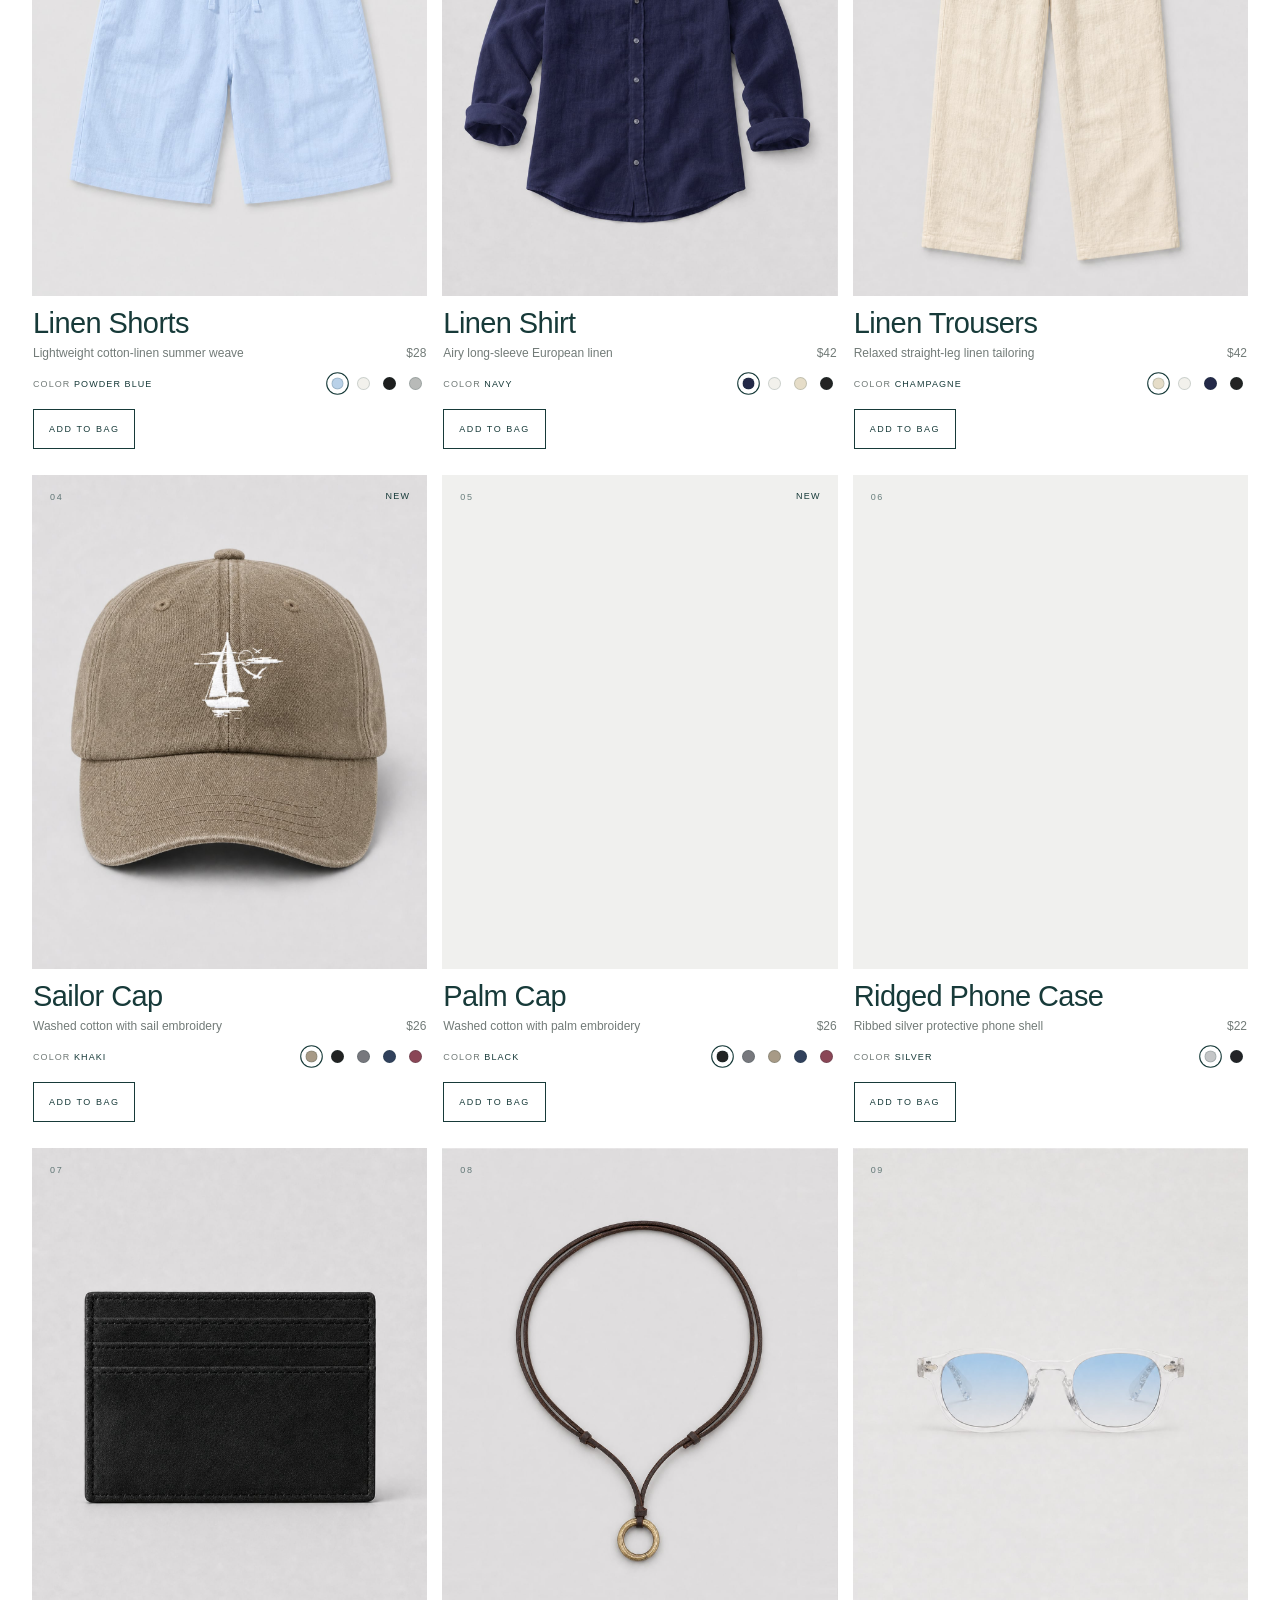
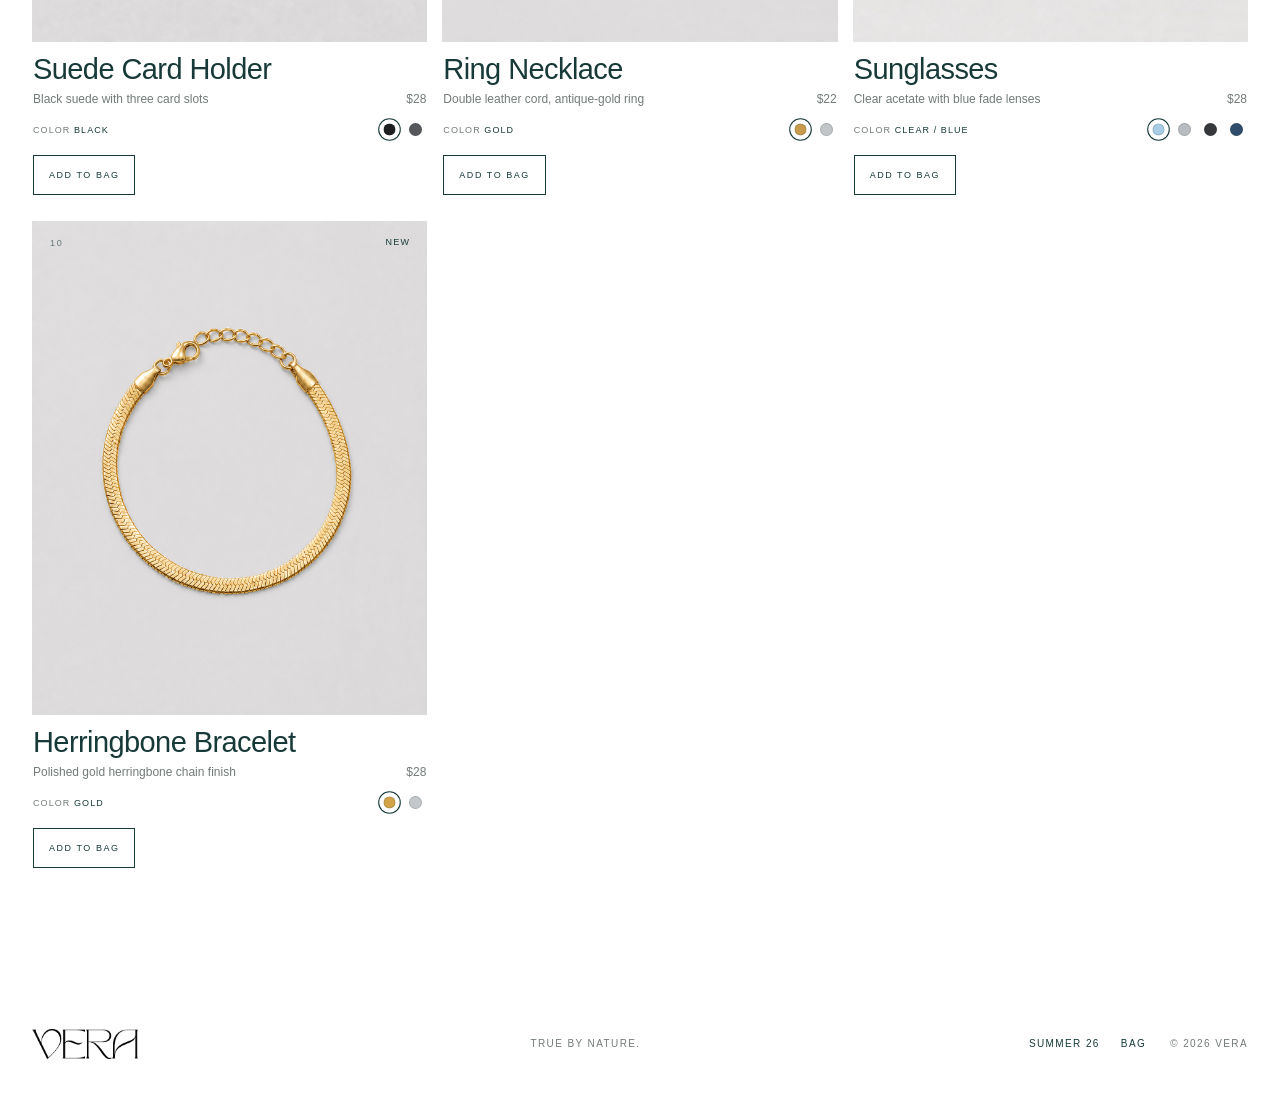
==== commit 1d1b1efe: "Update flat shipping fee to .95 for orders under" ====
--- a/index.html
+++ b/index.html
@@ -48,6 +48,6 @@
   </main>
 
   <footer class="site-footer"><div class="shell footer-inner"><a class="footer-logo" href="/"><img src="vera-logo.png" alt="VERA"></a><p>True by nature.</p><div><a href="summer">Summer 26</a><a href="cart">Bag</a></div><span>© <span data-year></span> VERA</span></div></footer>
-  <script src="site.js?v=20260726-25" defer></script>
+  <script src="site.js?v=20260726-26" defer></script>
 </body>
 </html>
